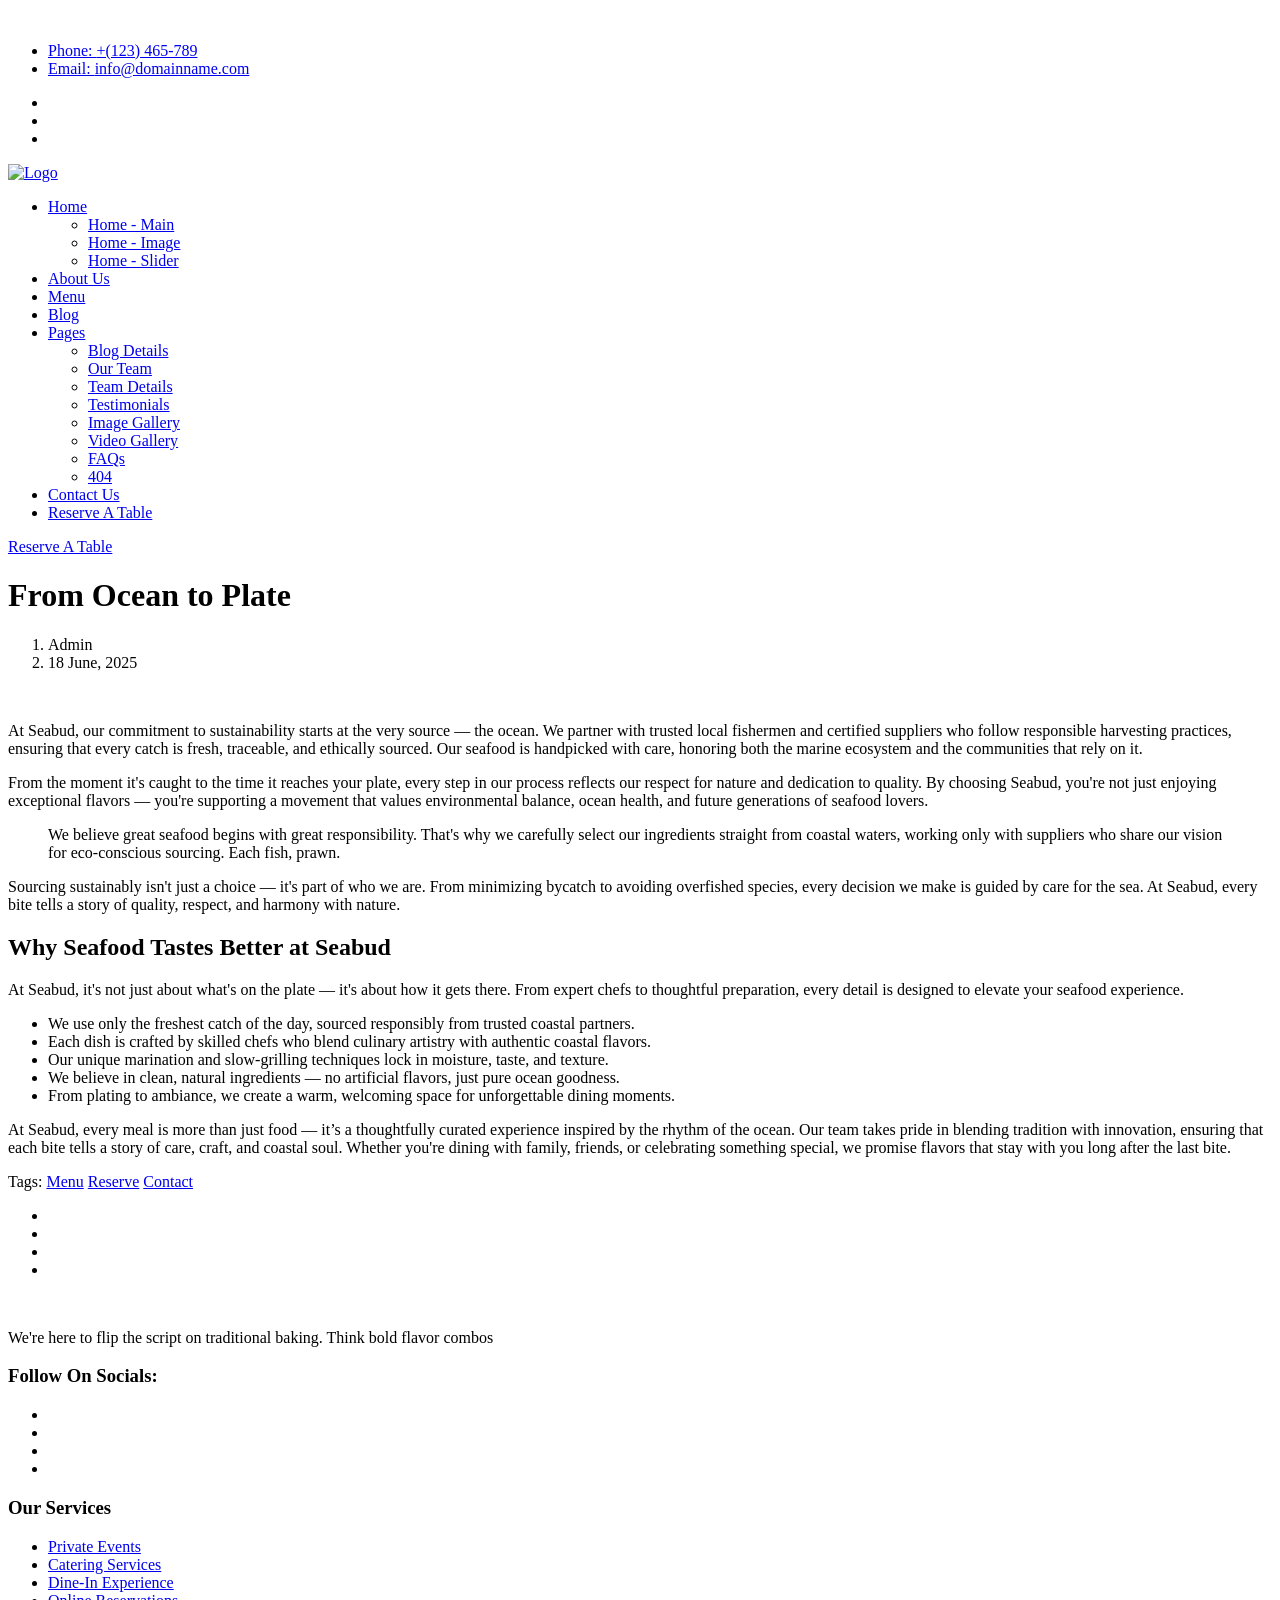
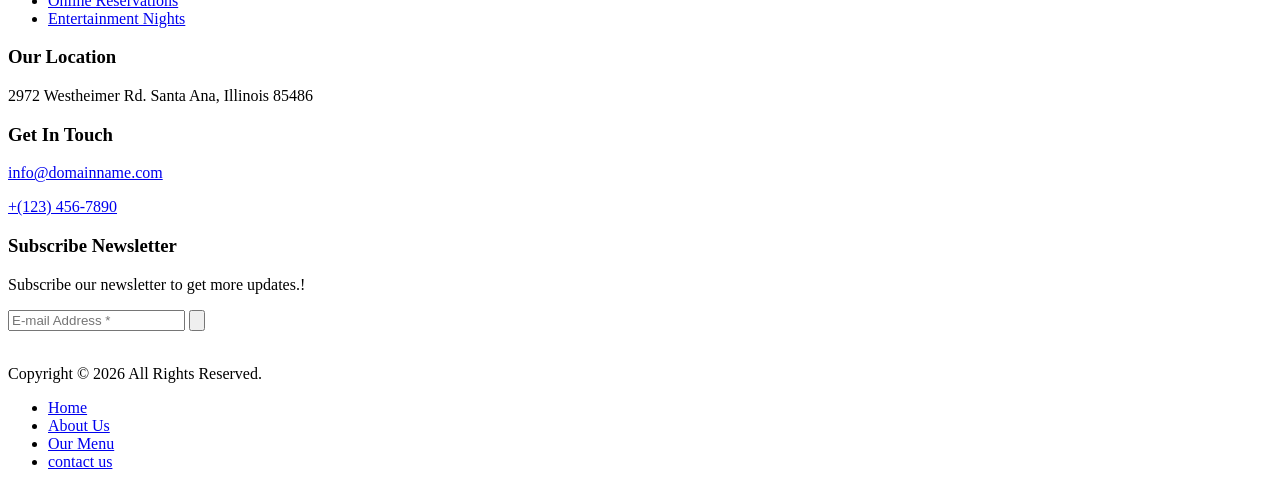
==== blog-single.html @ 2bf87977 "Add files via upload" ====
<!DOCTYPE html>
<html lang="zxx">
<head>
	<!-- Meta -->
	<meta charset="utf-8">
	<meta http-equiv="X-UA-Compatible" content="IE=edge">
	<meta name="viewport" content="width=device-width, initial-scale=1.0, maximum-scale=1">
	<meta name="description" content="">
	<meta name="keywords" content="">
	<meta name="author" content="Awaiken">
	<!-- Page Title -->
    <title>Seabud - Seafood Restaurant </title>
	<!-- Favicon Icon -->
	<link rel="shortcut icon" type="image/x-icon" href="images/favicon.png">
	<!-- Google Fonts Css-->
	<link rel="preconnect" href="https://fonts.googleapis.com/">
    <link rel="preconnect" href="https://fonts.gstatic.com/" crossorigin>
    <link href="https://fonts.googleapis.com/css2?family=Bricolage+Grotesque:opsz,wght@12..96,200..800&amp;family=Manrope:wght@200..800&amp;display=swap" rel="stylesheet">
	<!-- Bootstrap Css -->
	<link href="css/bootstrap.min.css" rel="stylesheet" media="screen">
	<!-- SlickNav Css -->
	<link href="css/slicknav.min.css" rel="stylesheet">
	<!-- Swiper Css -->
	<link rel="stylesheet" href="css/swiper-bundle.min.css">
	<!-- Font Awesome Icon Css-->
	<link href="css/all.min.css" rel="stylesheet" media="screen">
	<!-- Animated Css -->
	<link href="css/animate.css" rel="stylesheet">
    <!-- Magnific Popup Core Css File -->
	<link rel="stylesheet" href="css/magnific-popup.css">
	<!-- Mouse Cursor Css File -->
	<link rel="stylesheet" href="css/mousecursor.css">
	<!-- Main Custom Css -->
	<link href="css/custom.css" rel="stylesheet" media="screen">
</head>
<body>

    <!-- Preloader Start -->
	<div class="preloader">
		<div class="loading-container">
			<div class="loading"></div>
			<div id="loading-icon"><img src="images/loader.svg" alt=""></div>
		</div>
	</div>
	<!-- Preloader End -->

    <!-- Header Start -->
	<header class="main-header">
        <!-- Topbar Section Start -->
        <div class="topbar">
            <div class="container">
                <div class="row align-items-center">
                    <div class="col-md-9">
                        <!-- Topbar Contact Information Start -->
                        <div class="topbar-contact-info">
                            <ul>
                                <li><a href="tel:123456789"><img src="images/icon-phone-accent.svg" alt=""><span>Phone: </span>+(123) 465-789</a></li>
                                <li><a href="mailto:info@domainname.com"><img src="images/icon-mail-accent.svg" alt=""><span>Email: </span>info@domainname.com</a></li>
                            </ul>
                        </div>
                        <!-- Topbar Contact Information End -->
                    </div>

                    <div class="col-md-3">
                        <!-- Topbar Social Links Start -->
                        <div class="topbar-social-links">
                            <ul>
                                <li><a href="#"><i class="fa-brands fa-instagram"></i></a></li>
                                <li><a href="#"><i class="fa-brands fa-facebook-f"></i></a></li>
                                <li><a href="#"><i class="fa-brands fa-dribbble"></i></a></li>
                            </ul>
                        </div>
                        <!-- Topbar Social Links End -->
                    </div>
                </div>
            </div>
        </div>
        <!-- Topbar Section End -->

		<div class="header-sticky">
			<nav class="navbar navbar-expand-lg">
				<div class="container">
					<!-- Logo Start -->
					<a class="navbar-brand" href="index.html">
						<img src="images/logo.svg" alt="Logo">
					</a>
					<!-- Logo End -->

					<!-- Main Menu Start -->
					<div class="collapse navbar-collapse main-menu">
                        <div class="nav-menu-wrapper">
                            <ul class="navbar-nav mr-auto" id="menu">
                                <li class="nav-item submenu"><a class="nav-link" href="index.html">Home</a>
                                    <ul>
                                        <li class="nav-item"><a class="nav-link" href="index-2.html">Home - Main</a></li>
                                        <li class="nav-item"><a class="nav-link" href="index-image.html">Home - Image</a></li>
                                        <li class="nav-item"><a class="nav-link" href="index-slider.html">Home - Slider</a></li>
                                    </ul>
                                </li>                                
                                <li class="nav-item"><a class="nav-link" href="about.html">About Us</a>
                                <li class="nav-item"><a class="nav-link" href="menu.html">Menu</a></li>
                                <li class="nav-item"><a class="nav-link" href="blog.html">Blog</a></li>
                                <li class="nav-item submenu"><a class="nav-link" href="#">Pages</a>
                                    <ul>                                        
                                        <li class="nav-item"><a class="nav-link" href="blog-single.html">Blog Details</a></li>
                                        <li class="nav-item"><a class="nav-link" href="team.html">Our Team</a></li>
                                        <li class="nav-item"><a class="nav-link" href="team-single.html">Team Details</a></li>
                                        <li class="nav-item"><a class="nav-link" href="testimonials.html">Testimonials</a></li>
                                        <li class="nav-item"><a class="nav-link" href="image-gallery.html">Image Gallery</a></li>
                                        <li class="nav-item"><a class="nav-link" href="video-gallery.html">Video Gallery</a></li>
                                        <li class="nav-item"><a class="nav-link" href="faqs.html">FAQs</a></li>
                                        <li class="nav-item"><a class="nav-link" href="404.html">404</a></li>
                                    </ul>
                                </li>
                                <li class="nav-item"><a class="nav-link" href="contact.html">Contact Us</a></li>
                                <li class="nav-item highlighted-menu"><a class="nav-link" href="reserve-table.html">Reserve A Table</a></li>
                            </ul>
                        </div>
                        
                        <!-- Header Btn Start -->
                        <div class="header-btn">
                            <a href="reserve-table.html" class="btn-default">Reserve A Table</a>
                        </div>
                        <!-- Header Btn End -->                      
					</div>
					<!-- Main Menu End -->
					<div class="navbar-toggle"></div>
				</div>
			</nav>
			<div class="responsive-menu"></div>
		</div>
	</header>
	<!-- Header End -->

    <!-- Page Header Start -->
    <div class="page-header parallaxie">
        <div class="container">
            <div class="row">
                <div class="col-lg-12">
                    <!-- Page Header Box Start -->
                    <div class="page-header-box">
                        <h1 class="text-anime-style-3" data-cursor="-opaque">From Ocean to Plate</h1>                        
                        <div class="post-single-meta wow fadeInUp">
							<ol class="breadcrumb">
                                <li><i class="fa-regular fa-user"></i> Admin</li>
								<li><i class="fa-regular fa-clock"></i> 18 June, 2025</li>
                            </ol>
						</div>
                    </div>
                    <!-- Page Header Box End -->
                </div>
            </div>
        </div>
    </div>
    <!-- Page Header End -->
  
    <!-- Page Single Post Start -->
    <div class="page-single-post bg-section">
        <div class="container">
            <div class="row">
                <div class="col-lg-12">
                    <!-- Post Featured Image Start -->
                    <div class="post-image">
                        <figure class="image-anime reveal">
                            <img src="images/post-1.jpg" alt="">
                        </figure>
                    </div>
                    <!-- Post Featured Image Start -->

                    <!-- Post Single Content Start -->
                    <div class="post-content">
                        <!-- Post Entry Start -->
                        <div class="post-entry">
                            <p class="wow fadeInUp">At Seabud, our commitment to sustainability starts at the very source — the ocean. We partner with trusted local fishermen and certified suppliers who follow responsible harvesting practices, ensuring that every catch is fresh, traceable, and ethically sourced. Our seafood is handpicked with care, honoring both the marine ecosystem and the communities that rely on it.</p>

                            <p class="wow fadeInUp" data-wow-delay="0.2s">From the moment it's caught to the time it reaches your plate, every step in our process reflects our respect for nature and dedication to quality. By choosing Seabud, you're not just enjoying exceptional flavors — you're supporting a movement that values environmental balance, ocean health, and future generations of seafood lovers.</p>
                            
                            <blockquote class="wow fadeInUp" data-wow-delay="0.4s">
                                <p>We believe great seafood begins with great responsibility. That's why we carefully select our ingredients straight from coastal waters, working only with suppliers who share our vision for eco-conscious sourcing. Each fish, prawn.</p>
                            </blockquote>

                            <p class="wow fadeInUp" data-wow-delay="0.6s">Sourcing sustainably isn't just a choice — it's part of who we are. From minimizing bycatch to avoiding overfished species, every decision we make is guided by care for the sea. At Seabud, every bite tells a story of quality, respect, and harmony with nature.</p>

                            <h2 class="wow fadeInUp" data-wow-delay="0.8s">Why Seafood Tastes Better at Seabud</h2>

                            <p class="wow fadeInUp" data-wow-delay="1s">At Seabud, it's not just about what's on the plate — it's about how it gets there. From expert chefs to thoughtful preparation, every detail is designed to elevate your seafood experience.</p>

                            <ul class="wow fadeInUp" data-wow-delay="1.2s">
                                <li>We use only the freshest catch of the day, sourced responsibly from trusted coastal partners.</li>
                                <li>Each dish is crafted by skilled chefs who blend culinary artistry with authentic coastal flavors.</li>
                                <li>Our unique marination and slow-grilling techniques lock in moisture, taste, and texture.</li>
                                <li>We believe in clean, natural ingredients — no artificial flavors, just pure ocean goodness.</li>
                                <li>From plating to ambiance, we create a warm, welcoming space for unforgettable dining moments.</li>
                            </ul>

                            <p class="wow fadeInUp" data-wow-delay="1.4s">At Seabud, every meal is more than just food — it’s a thoughtfully curated experience inspired by the rhythm of the ocean. Our team takes pride in blending tradition with innovation, ensuring that each bite tells a story of care, craft, and coastal soul. Whether you're dining with family, friends, or celebrating something special, we promise flavors that stay with you long after the last bite.</p>
                        </div>
                        <!-- Post Entry End -->

                        <!-- Post Tag Links Start -->
                        <div class="post-tag-links">
                            <div class="row align-items-center">
                                <div class="col-lg-8">
                                    <!-- Post Tags Start -->
                                    <div class="post-tags wow fadeInUp" data-wow-delay="0.5s">
                                        <span class="tag-links">
                                            Tags:
                                            <a href="#">Menu</a>
                                            <a href="#">Reserve</a>
                                            <a href="#">Contact</a>
                                        </span>
                                    </div>
                                    <!-- Post Tags End -->
                                </div>

                                <div class="col-lg-4">
                                    <!-- Post Social Links Start -->
                                    <div class="post-social-sharing wow fadeInUp" data-wow-delay="0.5s">
                                        <ul>
                                            <li><a href="#"><i class="fa-brands fa-facebook-f"></i></a></li>
                                            <li><a href="#"><i class="fa-brands fa-linkedin-in"></i></a></li>
                                            <li><a href="#"><i class="fa-brands fa-instagram"></i></a></li>
                                            <li><a href="#"><i class="fa-brands fa-x-twitter"></i></a></li>
                                        </ul>
                                    </div>
                                    <!-- Post Social Links End -->
                                </div>
                            </div>
                        </div>
                        <!-- Post Tag Links End -->
                    </div>
                    <!-- Post Single Content End -->
                </div>
            </div>
        </div>
    </div>
    <!-- Page Single Post End -->

    <!-- Main Footer Start -->
    <footer class="main-footer bg-section dark-section">
        <div class="container">
            <div class="row">
                <div class="col-lg-4">
                    <!-- About Footer Start -->
                    <div class="about-footer">
                        <!-- Footer Logo Start -->
                        <div class="footer-logo">
                            <img src="images/footer-logo.svg" alt="">
                        </div>
                        <!-- Footer Logo End -->

                        <!-- About Footer Content Start -->
                        <div class="about-footer-content">
                            <p>We're here to flip the script on traditional baking. Think bold flavor combos</p>
                        </div>
                        <!-- About Footer Content End -->

                        <!-- Footer Social Link Start -->
                        <div class="footer-social-links">
                            <h3>Follow On Socials:</h3>
                            <ul>
                                <li><a href="#"><i class="fa-brands fa-pinterest-p"></i></a></li>
                                <li><a href="#"><i class="fa-brands fa-x-twitter"></i></a></li>
                                <li><a href="#"><i class="fa-brands fa-instagram"></i></a></li>
                                <li><a href="#"><i class="fa-brands fa-facebook-f"></i></a></li>
                            </ul>
                        </div>
                        <!-- Footer Social Link End -->
                    </div>
                    <!-- About Footer End -->
                </div>
                
                <div class="col-lg-2 col-md-3">
                    <!-- Footer Links start -->
                    <div class="footer-links">
                        <h3>Our Services</h3>
                        <ul>
                            <li><a href="#">Private Events</a></li>
                            <li><a href="#">Catering Services</a></li>
                            <li><a href="#">Dine-In Experience</a></li>
                            <li><a href="#">Online Reservations</a></li>
                            <li><a href="#">Entertainment Nights</a></li>
                        </ul>
                    </div>
                    <!-- Footer Links end -->
                </div>
                    
                <div class="col-lg-3 col-md-4">
                    <!-- Footer Links start -->
                    <div class="footer-links">            
                        <!-- Footer Contact List Start -->
                        <div class="footer-contact-list">
                            <!-- Footer Contact Item Start -->
                            <div class="footer-contact-item">
                                <h3>Our Location</h3>
                                <p>2972 Westheimer Rd. Santa Ana, Illinois 85486</p>
                            </div>
                            <!-- Footer Contact Item End -->
                            
                            <!-- Footer Contact Item Start -->
                            <div class="footer-contact-item">
                                <h3>Get In Touch</h3>
                                <p><a href="mailto:info@domainname.com">info@domainname.com</a></p>
                                <p><a href="tel:123456789">+(123) 456-7890</a></p>
                            </div>
                            <!-- Footer Contact Item End -->
                        </div>
                        <!-- Footer Contact List End -->
                    </div>
                    <!-- Footer Links end -->
                </div>
                    
                <div class="col-lg-3 col-md-5">
                    <!-- Footer Links start -->
                    <div class="footer-links">
                        <h3>Subscribe Newsletter</h3>
                        <p>Subscribe our newsletter to get more updates.!</p>
                        <!-- Footer NewsLetter Form Start -->
                        <div class="footer-newsletter-form">
                            <form id="newslettersForm" action="#" method="POST">
                                <div class="form-group">
                                    <input type="email" name="mail" class="form-control"  id="mail" placeholder="E-mail Address *" required>
                                    <button type="submit" class="newsletter-btn"><img src="images/arrow-accent.svg" alt=""></button>
                                </div>
                            </form>
                        </div>
                        <!-- Footer NewsLetter Form End -->                        
                    </div>
                    <!-- Footer Links end -->
                </div>

                <div class="col-lg-12">
                    <!-- Footer Copyright Start -->
                    <div class="footer-copyright">
                        <!-- Footer Top Button Start -->
                        <div class="footer-top-button">
                            <a href="#top">
                                <img src="images/arrow-white.svg" alt="">
                            </a>
                        </div>
                        <!-- Footer Top Button End -->

                        <!-- Footer Copyright Text Start -->
                        <div class="footer-copyright-text">
                            <p>Copyright © 2026 All Rights Reserved.</p>
                        </div>
                        <!-- Footer Copyright Text End -->

                        <!-- Footer Menu Start -->
                        <div class="footer-menu">
                            <ul>
                                <li><a href="index-2.html">Home</a></li>
                                <li><a href="about.html">About Us</a></li>
                                <li><a href="menu.html">Our Menu</a></li>
                                <li><a href="contact.html">contact us</a></li>
                            </ul>
                        </div>
                        <!-- Footer Menu End -->
                    </div>
                    <!-- Footer Copyright End -->
                </div>
            </div>
        </div>
    </footer>
    <!-- Main Footer End -->

    <!-- Jquery Library File -->
    <script src="js/jquery-3.7.1.min.js"></script>
    <!-- Bootstrap js file -->
    <script src="js/bootstrap.min.js"></script>
    <!-- Validator js file -->
    <script src="js/validator.min.js"></script>
    <!-- SlickNav js file -->
    <script src="js/jquery.slicknav.js"></script>
    <!-- Swiper js file -->
    <script src="js/swiper-bundle.min.js"></script>
    <!-- Counter js file -->
    <script src="js/jquery.waypoints.min.js"></script>
    <script src="js/jquery.counterup.min.js"></script>
    <!-- Magnific js file -->
    <script src="js/jquery.magnific-popup.min.js"></script>
    <!-- SmoothScroll -->
    <script src="js/SmoothScroll.js"></script>
    <!-- Parallax js -->
    <script src="js/parallaxie.js"></script>
    <!-- MagicCursor js file -->
    <script src="js/gsap.min.js"></script>
    <script src="js/magiccursor.js"></script>
    <!-- Text Effect js file -->
    <script src="js/SplitText.js"></script>
    <script src="js/ScrollTrigger.min.js"></script>
    <!-- YTPlayer js File -->
    <script src="js/jquery.mb.YTPlayer.min.js"></script>
    <!-- Wow js file -->
    <script src="js/wow.min.js"></script>
    <!-- Main Custom js file -->
    <script src="js/function.js"></script>
	<script src="../../demo.awaikenthemes.com/assets/js/theme-panel-dynamic.js"></script>
</body>
</html>
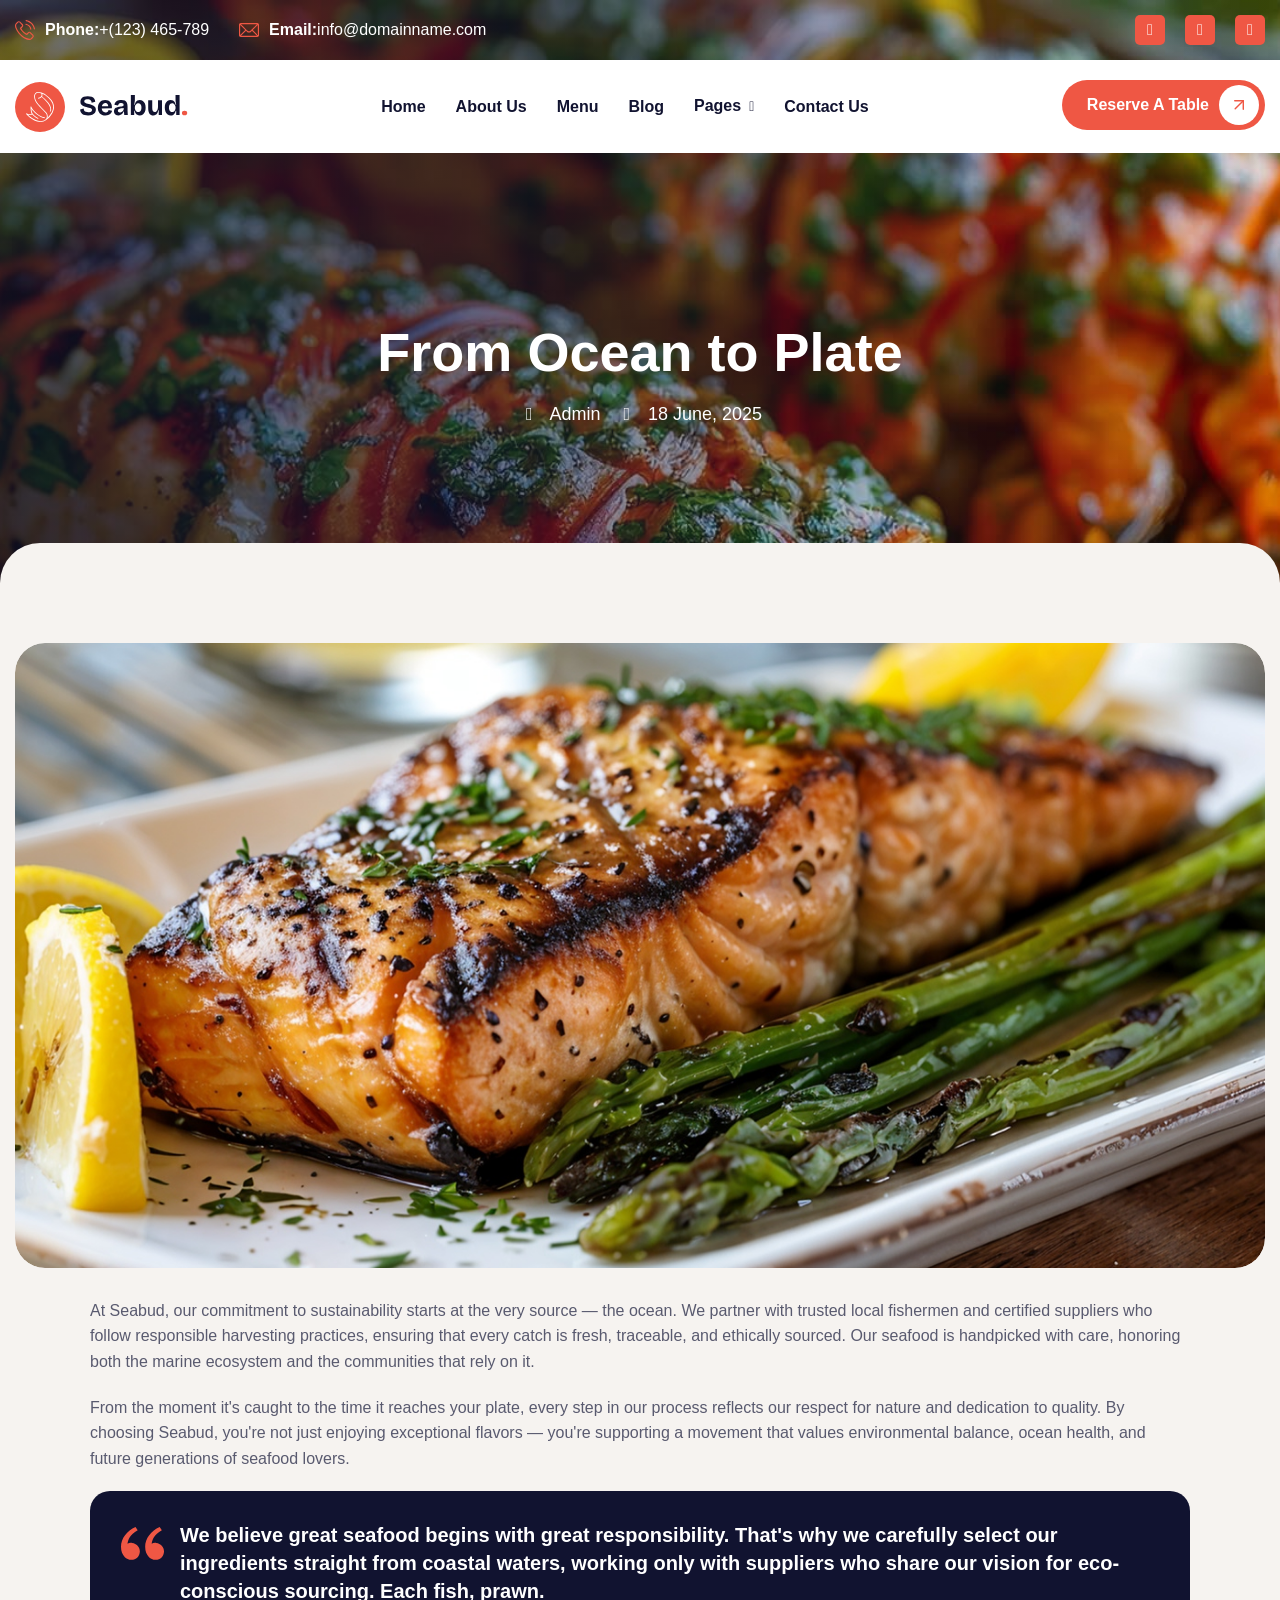
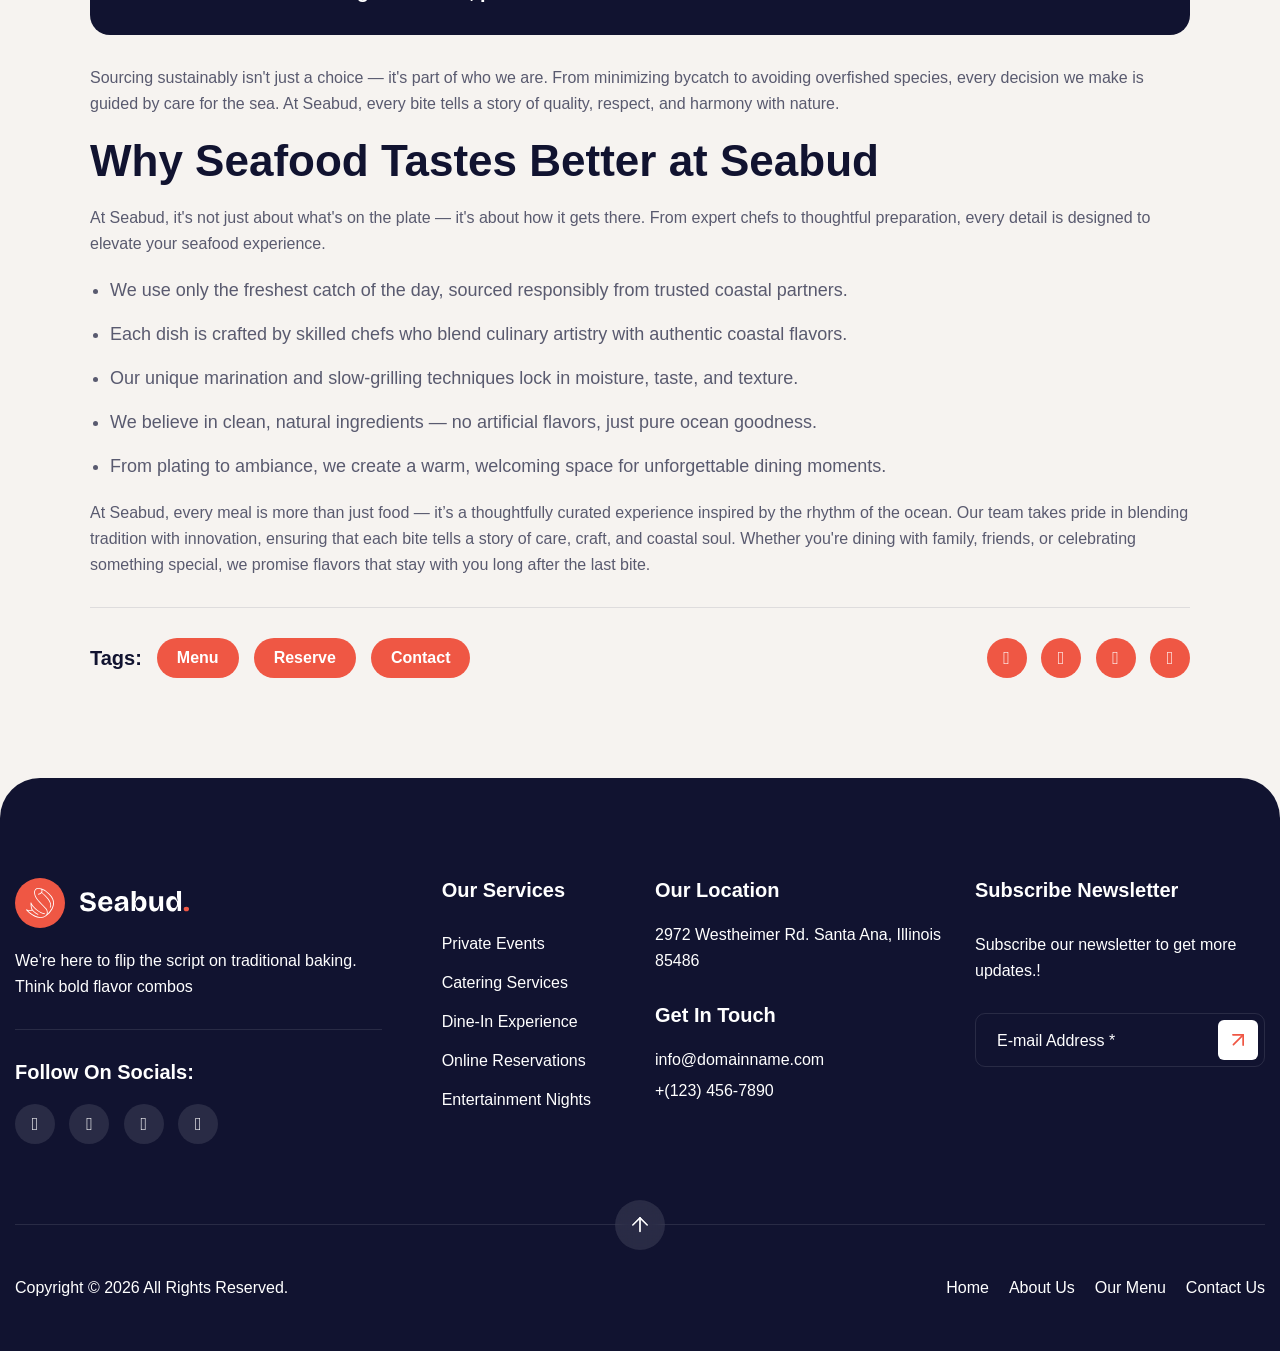
==== commit 71c10fab: "Simplify navigation menu by removing submenus" ====
--- a/blog-single.html
+++ b/blog-single.html
@@ -90,12 +90,8 @@
 					<div class="collapse navbar-collapse main-menu">
                         <div class="nav-menu-wrapper">
                             <ul class="navbar-nav mr-auto" id="menu">
-                                <li class="nav-item submenu"><a class="nav-link" href="index.html">Home</a>
-                                    <ul>
-                                        <li class="nav-item"><a class="nav-link" href="index-2.html">Home - Main</a></li>
-                                        <li class="nav-item"><a class="nav-link" href="index-image.html">Home - Image</a></li>
-                                        <li class="nav-item"><a class="nav-link" href="index-slider.html">Home - Slider</a></li>
-                                    </ul>
+                                <li ><a  href="index.html">Home</a>
+                                   
                                 </li>                                
                                 <li class="nav-item"><a class="nav-link" href="about.html">About Us</a>
                                 <li class="nav-item"><a class="nav-link" href="menu.html">Menu</a></li>
@@ -397,4 +393,4 @@
     <script src="js/function.js"></script>
 	<script src="../../demo.awaikenthemes.com/assets/js/theme-panel-dynamic.js"></script>
 </body>
-</html>+</html>
--- a/css/mousecursor.css
+++ b/css/mousecursor.css
@@ -0,0 +1,312 @@
+/*! normalize.css v7.0.0 | MIT License | github.com/necolas/normalize.css */
+.cb-cursor {
+	position: fixed;
+	top: 0;
+	left: 0;
+	z-index: 150;
+	contain: layout style size;
+	pointer-events: none;
+	will-change: transform;
+	-webkit-transition: opacity 0.3s, color 0.4s;
+	-o-transition: opacity 0.3s, color 0.4s;
+	-moz-transition: opacity 0.3s, color 0.4s;
+	transition: opacity 0.3s, color 0.4s;
+}
+
+.cb-cursor:before {
+	content: "";
+	position: absolute;
+	top: -24px;
+	left: -24px;
+	display: block;
+	width: 48px;
+	height: 48px;
+	-webkit-transform: scale(0);
+	-moz-transform: scale(0);
+	-ms-transform: scale(0);
+	-o-transform: scale(0);
+	transform: scale(0);
+	-webkit-border-radius: 50%;
+	-moz-border-radius: 50%;
+	border-radius: 50%;
+	-webkit-transition: opacity 0.1s, -webkit-transform 0.3s ease-in-out;
+	transition: opacity 0.1s, -webkit-transform 0.3s ease-in-out;
+	-o-transition: opacity 0.1s, -o-transform 0.3s ease-in-out;
+	-moz-transition: transform 0.3s ease-in-out, opacity 0.1s, -moz-transform 0.3s ease-in-out;
+	transition: transform 0.3s ease-in-out, opacity 0.1s;
+	transition: transform 0.3s ease-in-out, opacity 0.1s, -webkit-transform 0.3s ease-in-out, -moz-transform 0.3s ease-in-out, -o-transform 0.3s ease-in-out;
+}
+
+.cb-cursor-text {
+	position: absolute;
+	top: -18px;
+	left: -18px;
+	width: 36px;
+	height: 36px;
+	display: -webkit-box;
+	display: -webkit-flex;
+	display: -moz-box;
+	display: -ms-flexbox;
+	display: flex;
+	-webkit-box-align: center;
+	-webkit-align-items: center;
+	-moz-box-align: center;
+	-ms-flex-align: center;
+	align-items: center;
+	-webkit-box-pack: center;
+	-webkit-justify-content: center;
+	-moz-box-pack: center;
+	-ms-flex-pack: center;
+	justify-content: center;
+	-webkit-transform: scale(0) rotate(10deg);
+	-moz-transform: scale(0) rotate(10deg);
+	-ms-transform: scale(0) rotate(10deg);
+	-o-transform: scale(0) rotate(10deg);
+	transform: scale(0) rotate(10deg);
+	opacity: 0;
+	color: white;
+	font-size: 16px;
+	line-height: 20px;
+	text-align: center;
+	letter-spacing: -0.01em;
+	-webkit-transition: opacity 0.4s, -webkit-transform 0.3s;
+	transition: opacity 0.4s, -webkit-transform 0.3s;
+	-o-transition: opacity 0.4s, -o-transform 0.3s;
+	-moz-transition: opacity 0.4s, transform 0.3s, -moz-transform 0.3s;
+	transition: opacity 0.4s, transform 0.3s;
+	transition: opacity 0.4s, transform 0.3s, -webkit-transform 0.3s, -moz-transform 0.3s, -o-transform 0.3s;
+}
+
+@supports (mix-blend-mode: exclusion) {
+	.cb-cursor.-exclusion, .cb-cursor.-opaque {
+		mix-blend-mode: exclusion;
+	}
+}
+
+@supports (mix-blend-mode: exclusion) {
+	.cb-cursor.-exclusion:before, .cb-cursor.-opaque:before {
+		background: white;
+	}
+}
+
+.cb-cursor.-normal, .cb-cursor.-text {
+	mix-blend-mode: normal;
+}
+
+.cb-cursor.-normal:before, .cb-cursor.-text:before {
+	background: currentColor;
+}
+
+.cb-cursor.-inverse {
+	color: white;
+}
+
+.cb-cursor.-visible:before {
+	-webkit-transform: scale(0.2);
+	-moz-transform: scale(0.2);
+	-ms-transform: scale(0.2);
+	-o-transform: scale(0.2);
+	transform: scale(0.2);
+}
+
+.cb-cursor.-visible.-active:before {
+	-webkit-transform: scale(0.23);
+	-moz-transform: scale(0.23);
+	-ms-transform: scale(0.23);
+	-o-transform: scale(0.23);
+	transform: scale(0.23);
+	-webkit-transition-duration: 0.2s;
+	-moz-transition-duration: 0.2s;
+	-o-transition-duration: 0.2s;
+	transition-duration: 0.2s;
+}
+
+.cb-cursor.-pointer:before {
+	-webkit-transform: scale(0);
+	-moz-transform: scale(0);
+	-ms-transform: scale(0);
+	-o-transform: scale(0);
+	transform: scale(0);
+}
+
+.cb-cursor.-text:before {
+	background: #000;
+	opacity: 0.80;
+	backdrop-filter: blur(10);
+	-webkit-transform: scale(1.7);
+	-moz-transform: scale(1.7);
+	-ms-transform: scale(1.7);
+	-o-transform: scale(1.7);
+	transform: scale(1.7);
+}
+
+.cb-cursor.-text .cb-cursor-text {
+	opacity: 1;
+	-webkit-transform: scale(1);
+	-moz-transform: scale(1);
+	-ms-transform: scale(1);
+	-o-transform: scale(1);
+	transform: scale(1);
+}
+
+.cb-cursor.-text.-active:before {
+	-webkit-transform: scale(1.6);
+	-moz-transform: scale(1.6);
+	-ms-transform: scale(1.6);
+	-o-transform: scale(1.6);
+	transform: scale(1.6);
+	-webkit-transition-duration: 0.2s;
+	-moz-transition-duration: 0.2s;
+	-o-transition-duration: 0.2s;
+	transition-duration: 0.2s;
+}
+
+.cb-cursor.-opaque:before {
+	-webkit-transform: scale(1.32);
+	-moz-transform: scale(1.32);
+	-ms-transform: scale(1.32);
+	-o-transform: scale(1.32);
+	transform: scale(1.32);
+}
+
+.cb-cursor.-opaque.-active:before {
+	-webkit-transform: scale(1.2);
+	-moz-transform: scale(1.2);
+	-ms-transform: scale(1.2);
+	-o-transform: scale(1.2);
+	transform: scale(1.2);
+}
+
+.cb-cursor.-lg:before {
+	-webkit-transform: scale(2);
+	-moz-transform: scale(2);
+	-ms-transform: scale(2);
+	-o-transform: scale(2);
+	transform: scale(2);
+}
+
+.cb-cursor.-hidden:before {
+	-webkit-transform: scale(0);
+	-moz-transform: scale(0);
+	-ms-transform: scale(0);
+	-o-transform: scale(0);
+	transform: scale(0);
+}
+
+.-color-red {
+	color: red;
+}
+
+.-color-green {
+	color: #51c67d;
+}
+
+.cb-demo {
+	background: #fff;
+}
+
+.cb-demo-content {
+	display: -webkit-box;
+	display: -webkit-flex;
+	display: -moz-box;
+	display: -ms-flexbox;
+	display: flex;
+	-webkit-box-align: center;
+	-webkit-align-items: center;
+	-moz-box-align: center;
+	-ms-flex-align: center;
+	align-items: center;
+	-webkit-box-pack: center;
+	-webkit-justify-content: center;
+	-moz-box-pack: center;
+	-ms-flex-pack: center;
+	justify-content: center;
+	height: 100vh;
+}
+
+.cb-demo-container {
+	padding: 0 20px;
+}
+
+@media (min-width: 1600px) {
+	.cb-demo-container {
+		padding: 0 120px;
+	}
+}
+
+.cb-demo-row {
+	display: -webkit-box;
+	display: -webkit-flex;
+	display: -moz-box;
+	display: -ms-flexbox;
+	display: flex;
+	-webkit-box-pack: center;
+	-webkit-justify-content: center;
+	-moz-box-pack: center;
+	-ms-flex-pack: center;
+	justify-content: center;
+	text-align: center;
+	margin: 30px 0;
+}
+
+@media (min-width: 1600px) {
+	.cb-demo-row {
+		margin: 60px 0;
+	}
+}
+
+.cb-demo-item {
+	position: relative;
+	-webkit-box-flex: 1;
+	-webkit-flex: 1;
+	-moz-box-flex: 1;
+	-ms-flex: 1;
+	flex: 1;
+	padding: 50px 30px;
+	margin: 0 20px;
+	color: #000;
+}
+
+@media (min-width: 1600px) {
+	.cb-demo-item {
+		padding: 90px 30px;
+		margin: 0 30px;
+	}
+}
+
+.cb-demo-item-title {
+	position: relative;
+	margin: 0 0 25px 0;
+	font-size: 30px;
+	font-weight: bold;
+}
+
+.cb-demo-item-text {
+	position: relative;
+	max-width: 70%;
+	margin: 0 auto;
+	color: rgba(0, 0, 0, 0.5);
+	font-size: 16px;
+	font-weight: 300;
+	line-height: 150%;
+}
+
+.cb-demo-item:before {
+	content: "";
+	display: block;
+	position: absolute;
+	top: 0;
+	left: 0;
+	right: 0;
+	bottom: 0;
+	-webkit-border-radius: 30px;
+	-moz-border-radius: 30px;
+	border-radius: 30px;
+	background: #f8f8f8;
+	-webkit-transition: -webkit-box-shadow 0.2s;
+	transition: -webkit-box-shadow 0.2s;
+	-o-transition: box-shadow 0.2s;
+	-moz-transition: box-shadow 0.2s, -moz-box-shadow 0.2s;
+	transition: box-shadow 0.2s;
+	transition: box-shadow 0.2s, -webkit-box-shadow 0.2s, -moz-box-shadow 0.2s;
+}
--- a/css/custom.css
+++ b/css/custom.css
@@ -0,0 +1,5793 @@
+/* ----------------------------------------------------------------------------------------
+* Author        : Atik
+* Website Name : Seabud - Seafood Restaurant website
+* File          : CSS File
+* Version       : 1.0
+* ---------------------------------------------------------------------------------------- */
+/* INDEX
+----------------------------------------------------------------------------------------
+01. Global Variables
+02. General css
+03. Header css
+04. Hero css
+05. About Us css
+06. Our History css
+07. Why Choose Us css
+08. Our Menu css
+09. What We Do css
+10. CTA Box css
+11. Our Gallery css
+12. Scrolling Ticker css
+13. Our Testimonials css
+14. Our events css
+15. Reserve Table css
+16. Our Blog css
+17. Footer css
+18. About Us Page css
+19. Menu Page css
+20. Blog Archive css
+21. Blog Single css
+22. Team Page css
+23. Team Single css
+24. Testimonials Page css
+25. Image Gallery css
+26. Video Gallery css
+27. FAQs Page css
+28. Contact Us Page css
+29. Reserve Table Page css
+30. 404 Error Page css
+31. Responsive css
+-------------------------------------------------------------------------------------- */
+
+/************************************/
+/*** 	 01. Global Variables	  ***/
+/************************************/
+
+:root{
+	--primary-color					: #111330;
+	--secondary-color				: #CEE2EE;
+	--text-color					: #595A6F;
+	--accent-color					: #EF5744;
+	--bg-color						: #F6F3F0;
+	--white-color					: #FFFFFF;
+	--divider-color					: #1113301A;
+	--dark-divider-color			: #FFFFFF1A;
+	--error-color					: rgb(230, 87, 87);
+	--default-font					: "Manrope", sans-serif;
+	--accent-font					: "Bricolage Grotesque", sans-serif;
+}
+
+/************************************/
+/*** 	   02. General css		  ***/
+/************************************/
+
+body{
+	font-family: var(--default-font);
+	font-size: 16px;
+	font-weight: 400;
+	line-height: 1em;
+	color: var(--text-color);
+	background: var(--bg-color);
+}
+
+::-webkit-scrollbar-track{
+	background-color: var(--primary-color);
+	border-left: 1px solid var(--primary-color);
+}
+::-webkit-scrollbar{
+	width: 7px;
+	background-color: var(--primary-color);
+}
+::-webkit-scrollbar-thumb{
+	background: var(--accent-color);
+}
+
+::selection{
+	color: var(--primary-color);
+	background-color: var(--accent-color);
+	filter: invert(1);
+}
+
+p{
+	line-height: 1.6em;
+	margin-bottom: 1.5em;
+}
+
+h1,
+h2,
+h3,
+h4,
+h5,
+h6{
+	margin :0;
+	font-family: var(--accent-font);
+	font-weight: 600;
+	line-height: 1.2em;
+	color: var(--primary-color);
+}
+
+figure{
+	margin: 0;
+}
+
+img{
+	max-width: 100%;
+}
+
+a{
+	text-decoration: none;
+}
+
+a:hover{
+	text-decoration: none;
+	outline: 0;
+}
+
+a:focus{
+	text-decoration: none;
+	outline: 0;
+}
+
+html,
+body{
+	width: 100%;
+	overflow-x: clip;
+}
+
+.container{
+	max-width: 1300px;
+}
+
+.container,
+.container-fluid,
+.container-lg,
+.container-md,
+.container-sm,
+.container-xl,
+.container-xxl{
+    padding-right: 15px;
+    padding-left: 15px;
+}
+
+.image-anime{
+	position: relative;
+	overflow: hidden;
+}
+
+.image-anime:after{
+	content: "";
+	position: absolute;
+    width: 200%;
+    height: 0%;
+    left: 50%;
+    top: 50%;
+    background-color: rgba(255,255,255,.3);
+    transform: translate(-50%,-50%) rotate(-45deg);
+    z-index: 1;
+}
+
+.image-anime:hover:after{
+    height: 250%;
+    transition: all 600ms linear;
+    background-color: transparent;
+}
+
+.reveal{
+	position: relative;
+    display: -webkit-inline-box;
+    display: -ms-inline-flexbox;
+    display: inline-flex;
+    visibility: hidden;
+    overflow: hidden;
+}
+
+.reveal img{
+    height: 100%;
+    width: 100%;
+    -o-object-fit: cover;
+    object-fit: cover;
+    -webkit-transform-origin: left;
+    transform-origin: left;
+}
+
+.row{
+    margin-right: -15px;
+    margin-left: -15px;
+}
+
+.row > *{
+	padding-right: 15px;
+	padding-left: 15px;
+}
+
+.row.no-gutters{
+    margin-right: 0px;
+    margin-left: 0px;
+}
+
+.row.no-gutters > *{
+    padding-right: 0px;
+    padding-left: 0px;
+}
+
+.btn-default{
+	position: relative;
+	display: inline-block;
+	font-size: 16px;
+	font-weight: 700;
+	line-height: 1em;
+	text-transform: capitalize;
+	background: var(--accent-color);
+	color: var(--white-color);
+	border: none;
+	border-radius: 100px;
+	padding: 17px 56px 17px 25px;
+	overflow: hidden;
+	transition: all 0.4s ease-in-out;
+	z-index: 1;
+}
+
+.btn-default::before{
+	content: '';
+	position: absolute;
+    top: 50%;
+    right: 6px;
+    width: 40px;
+    height: 40px;
+	background-color: var(--white-color);
+    background-image: url('../images/arrow-accent.svg');
+    background-repeat: no-repeat;
+    background-position: center center;
+    background-size: 10px auto;
+	border-radius: 50%;
+    transform: translateY(-50%);
+	transition: all 0.4s ease-in-out;
+}
+
+.btn-default:hover::before{
+    transform: translateY(-50%) rotate(45deg);
+}
+
+.btn-default::after{ 
+	content: '';
+    position: absolute;
+    top: 0;
+    right: 0;
+    bottom: 0;
+    width: 0;
+    height: 100%;
+    background: var(--primary-color);
+    z-index: -1;
+    transition: all 0.4s ease-in-out;
+}
+
+.btn-default:hover::after{
+	right: auto;
+	left: 0;
+    width: 100%;
+}
+
+.btn-default.btn-highlighted:hover{
+	color: var(--primary-color);
+}
+
+.btn-default.btn-highlighted:hover:before{
+	background-color: var(--primary-color);
+	background-image: url('../images/arrow-white.svg');
+}
+
+.btn-default.btn-highlighted::after{
+	background: var(--white-color);
+}
+
+.btn-default.btn-dark{
+	background: var(--secondary-color);
+	color: var(--primary-color);
+}
+
+.btn-default.btn-dark:before{
+	background-color: var(--primary-color);
+	background-image: url('../images/arrow-white.svg');
+}
+
+.btn-default.btn-dark::after{
+	background: var(--white-color);
+}
+
+.readmore-btn{
+	position: relative;
+	display: inline-block;
+	font-weight: 700;
+	line-height: normal;
+	text-transform: capitalize;
+	color: var(--accent-color);
+	padding-right: 20px;
+	transition: all 0.4s ease-in-out;
+}
+
+.readmore-btn:hover{
+	color: var(--primary-color);
+}
+
+.readmore-btn::before{
+	content: '';
+    position: absolute;
+    top: 50%;
+    right: 0;
+	transform: translateY(-50%);
+	background: url('../images/arrow-accent.svg') no-repeat;
+	background-position: right center;
+	background-size: cover;
+	width: 10px;
+	height: 10px;
+    transition: all 0.4s ease-in-out;
+}
+
+.readmore-btn:hover::before{
+	filter: brightness(0) invert(0);
+	transform: translateY(-50%) rotate(45deg);
+}
+
+.cb-cursor:before{
+	background: var(--accent-color);
+}
+
+.preloader{
+	position: fixed;
+	top: 0;
+	left: 0;
+	right: 0;
+	bottom: 0;
+	z-index: 1000;
+	background: var(--primary-color);
+	display: flex;
+	align-items: center;
+	justify-content: center;
+}
+
+.loading-container,
+.loading{
+	height: 100px;
+	position: relative;
+	width: 100px;
+	border-radius: 100%;
+}
+
+.loading-container{
+	margin: 40px auto;
+}
+
+.loading{
+	border: 1px solid transparent;
+	border-color: transparent var(--white-color) transparent var(--white-color);
+	animation: rotate-loading 1.5s linear 0s infinite normal;
+	transform-origin: 50% 50%;
+}
+
+.loading-container:hover .loading,
+.loading-container .loading{
+	transition: all 0.5s ease-in-out;
+}
+
+#loading-icon{
+	position: absolute;
+	top: 50%;
+	left: 50%;
+	max-width: 66px;
+	transform: translate(-50%, -50%);
+}
+
+@keyframes rotate-loading{
+	0%{
+		transform: rotate(0deg);
+	}
+
+	100%{
+		transform: rotate(360deg);
+	}
+}
+
+.bg-section{
+	position: relative;
+	background-color: var(--bg-color);
+	border-radius: 80px 80px 0 0;
+	margin-top: -90px;
+}
+
+.section-row{
+	margin-bottom: 80px;
+}
+
+.section-row .section-title{
+	margin-bottom: 0;
+}
+
+.section-title.section-title-center{
+	width: 100%;
+	max-width: 860px;
+	text-align: center;
+	margin: 0 auto;
+}
+
+.section-btn{
+	text-align: right;
+}
+
+.section-content-btn .section-btn{
+	margin-top: 30px;
+	text-align: left;
+}
+
+.section-title-content p{
+	margin-bottom: 20px;
+}
+
+.section-title-content p:last-child{
+	margin-bottom: 0;	
+}
+
+.section-title{
+	margin-bottom: 40px;
+}
+
+.section-title h3{
+	position: relative;
+	display: inline-block;
+	font-size: 14px;
+    font-weight: 700;
+	text-transform: uppercase;
+    color: var(--text-color);
+	padding-left: 14px;
+    margin-bottom: 10px;
+}
+
+.section-title h3::before{
+    content: '';
+    position: absolute;
+    left: 0;
+    top: 50%;
+    transform: translateY(-50%);
+    background: var(--accent-color);
+    border-radius: 50%;
+    width: 6px;
+    height: 6px;
+}
+
+.section-title h1{
+	display: inline-block;
+	font-size: 54px;
+	line-height: 1.1em;
+	letter-spacing: -0.01em;
+	margin-bottom: 0;
+	cursor: none;
+}
+
+.section-title h2{
+	font-size: 44px;
+	letter-spacing: -0.01em;
+	margin-bottom: 0;
+	cursor: none;
+}
+
+.section-title p{
+	margin-top: 20px;
+	margin-bottom: 0;
+}
+
+.light-section{
+	background-color: var(--secondary-color);
+}
+
+.light-section .section-title-content p,
+.light-section .section-title p,
+.light-section .section-title h3{
+	color: var(--primary-color);
+}
+
+.light-section .section-title h3::before{
+	background: var(--primary-color);
+}
+
+.dark-section{
+	background-color: var(--primary-color);
+}
+
+.dark-section .section-title-content p,
+.dark-section .section-title p,
+.dark-section .section-title h3,
+.dark-section .section-title h2,
+.dark-section .section-title h1{
+	color: var(--white-color);
+}
+
+.help-block.with-errors ul{
+	margin: 0;
+	text-align: left;
+}
+
+.help-block.with-errors ul li{
+	color: var(--error-color);
+	font-weight: 500;
+	font-size: 14px;
+}
+
+/************************************/
+/**** 	   03. Header css		 ****/
+/************************************/
+
+.topbar{
+	padding: 30px 0;
+}
+
+.topbar-contact-info ul{
+    display: flex;
+    list-style: none;
+    padding: 0;
+    margin: 0;
+	gap: 30px;
+}
+
+.topbar-contact-info ul li{
+	font-size: 16px;
+	color: var(--white-color);
+}
+
+.topbar-contact-info ul li a{
+	display: flex;
+    align-items: center;
+	color: inherit;
+	transition: all 0.3s ease-in-out;
+}
+
+.topbar-contact-info ul li a:hover{
+	color: var(--accent-color);
+}
+
+.topbar-contact-info ul li img{
+	width: 100%;
+	max-width: 20px;
+	margin-right: 10px;
+}
+
+.topbar-contact-info ul li a span{
+	font-weight: 700;
+}
+
+.topbar-social-links{
+	text-align: right;
+}
+
+.topbar-social-links ul{
+	margin: 0;
+	padding: 0;
+	list-style: none;
+	display: flex;
+	flex-wrap: wrap;
+	align-items: center;
+	justify-content: end;
+	gap: 10px 20px;
+}
+
+.topbar-social-links ul li a{
+	background: var(--accent-color);
+	border-radius: 5px;
+	width: 30px;
+	height: 30px;
+	display: flex;
+	align-items: center;
+	justify-content: center;
+	font-size: 16px;
+	color: var(--white-color);
+	transition: 0.3s ease-in-out;
+}
+
+.topbar-social-links ul li a:hover{
+	background: var(--white-color);
+	color: var(--primary-color);
+}
+
+.topbar-social-links ul li a i{
+	font-size: 16px;
+}
+
+header.main-header{
+	position: absolute;
+	top: 0;
+	left: 0;
+	right: 0;
+    width: 100%;
+	height: auto;
+	max-width: 1300px;
+	margin: 0 auto;
+	z-index: 100;
+}
+
+header.main-header .header-sticky{
+	position: relative;
+	top: 0;
+	width: 100%;
+	z-index: 100;
+}
+
+header.main-header .header-sticky.hide{
+	transform: translateY(-100%);
+	transition: transform 0.5s ease-in-out;
+	border-radius: 0;
+}
+
+header.main-header .header-sticky.active{
+	position: fixed;
+	top: 0;
+	left: 0;
+	right: 0;
+	border-radius: 0;
+    transform: translateY(30px);
+	max-width: 1300px;
+	margin: 0 auto;
+}
+
+.navbar{
+	background: var(--white-color);
+	border-radius: 30px;
+	padding: 30px 15px;
+	align-items: center;
+}
+
+.navbar-brand{
+	padding: 0;
+	margin: 0;
+}
+
+.main-menu .nav-menu-wrapper{
+	flex: 1;
+	text-align: center;
+	margin: 0 20px;
+}
+
+.main-menu .nav-menu-wrapper > ul{
+	align-items: center;
+	display: inline-flex;
+}
+
+.main-menu ul li{
+	position: relative;
+	margin: 0 5px;
+}
+
+.main-menu ul li a{
+	font-family: var(--accent-font);
+	font-size: 16px;
+	font-weight: 600;
+	line-height: 1.1em;
+	padding: 15px 10px !important;
+	color: var(--primary-color);
+	text-transform: capitalize;
+	transition: all 0.3s ease-in-out;
+}
+
+.main-menu ul li.submenu > a:after{
+	content: '\f107';
+	font-family: 'FontAwesome';
+	font-weight: 900;
+	font-size: 14px;
+	margin-left: 8px;
+}
+
+.main-menu ul li a:hover,
+.main-menu ul li a:focus{
+	color: var(--accent-color);
+}
+
+.main-menu ul ul{
+	visibility: hidden;
+	opacity: 0;
+	transform: scale(1,0.8);
+	transform-origin: top;
+	padding: 0;
+	margin: 0;
+	list-style: none;
+	width: 235px;
+	border-radius: 20px;
+	position: absolute;
+	left: 0;
+	top: 100%;
+	background: var(--accent-color);
+	transition: all 0.3s ease-in-out;
+	text-align: left;
+}
+
+.main-menu ul li.submenu:first-child ul{
+    width: 235px;
+}
+
+.main-menu ul ul ul{
+	left: 100%;
+	top: 0;
+	text-align: left;
+}
+
+.main-menu ul li:hover > ul{
+	visibility: visible;
+	opacity: 1;
+	transform: scale(1,1);
+    padding: 5px 0;
+}
+
+.main-menu ul li.submenu ul li.submenu > a:after{
+    content: '\f105';
+    float: right;
+}
+
+.main-menu ul ul li{
+	margin: 0;
+	padding: 0;
+}
+
+.main-menu ul ul li a{
+	color: var(--white-color);
+	padding: 8px 20px !important;
+	transition: all 0.3s ease-in-out;
+}
+
+.main-menu ul ul li a:hover,
+.main-menu ul ul li a:focus{
+	color: var(--primary-color);
+	background-color: transparent;
+	padding: 8px 20px 8px 23px !important;
+}
+
+.header-btn{
+	text-align: end;
+}
+
+.main-menu ul li.highlighted-menu{
+    display: none;
+}
+
+.responsive-menu,
+.navbar-toggle{
+	display: none;
+}
+
+.responsive-menu{
+	top: 0;
+	position: relative;
+}
+
+.slicknav_btn{
+	background: var(--accent-color);
+	padding: 0;
+	display: flex;
+	align-items: center;
+	justify-content: center;
+	width: 38px;
+	height: 38px;
+	margin: 0;
+	border-radius: 8px;
+}
+
+.slicknav_icon .slicknav_icon-bar{
+	display: block;
+	width: 100%;
+	height: 3px;
+	width: 22px;
+	background-color: var(--white-color);
+	border-radius: 6px;
+	margin: 4px auto !important;
+	transition: all 0.1s ease-in-out;
+}
+
+.slicknav_icon .slicknav_icon-bar:first-child{
+	margin-top: 0 !important;
+}
+
+.slicknav_icon .slicknav_icon-bar:last-child{
+	margin-bottom: 0 !important;
+}
+
+.navbar-toggle a.slicknav_btn.slicknav_open .slicknav_icon span.slicknav_icon-bar:nth-child(1){
+    transform: rotate(-45deg) translate(-5px, 5px);
+	background-color: var(--white-color);
+}
+
+.navbar-toggle a.slicknav_btn.slicknav_open .slicknav_icon span.slicknav_icon-bar:nth-child(2){
+    opacity: 0;
+}
+
+.navbar-toggle a.slicknav_btn.slicknav_open .slicknav_icon span.slicknav_icon-bar:nth-child(3){
+    transform: rotate(45deg) translate(-5px, -5px);
+	background-color: var(--white-color);
+}
+
+.slicknav_menu{
+	position: absolute;
+    width: 100%;
+	padding: 0;
+	background: var(--accent-color);
+}
+
+.slicknav_menu ul{
+	margin: 5px 0;
+}
+
+.slicknav_menu ul ul{
+	margin: 0;
+}
+
+.slicknav_nav .slicknav_row,
+.slicknav_nav li a{
+	position: relative;
+	font-size: 16px;
+	font-weight: 600;
+	text-transform: capitalize;
+	padding: 7px 20px;
+	color: var(--white-color);
+	line-height: normal;
+	margin: 0;
+	border-radius: 0 !important;
+	transition: all 0.3s ease-in-out;
+}
+
+.slicknav_nav a:hover,
+.slicknav_nav a:focus,
+.slicknav_nav .slicknav_row:hover{
+	background-color: transparent;
+	color: var(--primary-color);
+}
+
+.slicknav_menu ul ul li a{
+    padding: 7px 20px 7px 30px;
+}
+
+.slicknav_arrow{
+	font-size: 0 !important;
+}
+
+.slicknav_arrow:after{
+	content: '\f107';
+	font-family: 'FontAwesome';
+	font-weight: 900;
+	font-size: 12px;
+	margin-left: 8px;
+	color: var(--white-color);
+	position: absolute;
+	right: 15px;
+	top: 50%;
+	transform: translateY(-50%);
+	transition: all 0.3s ease-out;
+}
+
+.slicknav_open > a .slicknav_arrow:after{
+    transform: translateY(-50%) rotate(-180deg);
+	color: var(--primary-color);
+}
+
+/************************************/
+/***        04. Hero css	      ***/
+/************************************/
+
+.hero{
+	position: relative;
+	min-height: calc(100vh + 100px);
+	align-content: end;
+	padding: 300px 0 200px;
+}
+
+.hero::before{
+	content: '';
+	position: absolute;
+	top: 0;
+	bottom: 0;
+	left: 0;
+	right: 0;
+	background: linear-gradient(270deg, rgba(17, 19, 48, 0.00) 0%, rgba(17, 19, 48, 0.60) 65%);
+	width: 100%;
+	height: 100%;
+}
+
+.hero .hero-bg-video{
+	position: absolute;
+	top: 0;
+	right: 0;
+	left: 0;
+	bottom: 0;
+	width: 100%;
+	height: 100%;
+}
+
+.hero .hero-bg-video::before{
+	content: '';
+	position: absolute;
+	top: 0;
+	bottom: 0;
+	left: 0;
+	right: 0;
+	background: linear-gradient(270deg, rgba(17, 19, 48, 0.00) 0%, rgba(17, 19, 48, 0.60) 65%);
+	width: 100%;
+	height: 100%;
+}
+
+.hero .hero-bg-video video{
+	width: 100%;
+	height: 100%;
+	object-fit: cover;
+}
+
+.hero.hero-bg-image{
+	background: url('../images/hero-bg.jpg') no-repeat;
+	background-position: center center;
+	background-size: cover;
+}
+
+.hero.hero-slider-layout{
+	background: none;
+	padding: 0;
+}
+
+.hero.hero-slider-layout .swiper{
+	z-index: 0;
+}
+
+.hero.hero-slider-layout .hero-slide{
+	position: relative;
+	min-height: calc(100vh + 100px);
+	align-content: end;
+	padding: 300px 0 200px;
+}
+
+.hero.hero-slider-layout .hero-slide::before{
+	content: '';
+    display: block;
+    position: absolute;
+    top: 0;
+    bottom: 0;
+    left: 0;
+    right: 0;
+    background: linear-gradient(270deg, rgba(17, 19, 48, 0.00) 0%, rgba(17, 19, 48, 0.60) 65%);
+    width: 100%;
+    height: 100%;
+	z-index: 1;
+}
+
+.hero.hero-slider-layout .hero-slide .hero-slider-image{
+	position: absolute;
+	top: 0;
+	right: 0;
+	left: 0;
+	bottom: 0;
+}
+
+.hero.hero-slider-layout .hero-slide .hero-slider-image img{
+	width: 100%;
+	height: 100%;
+	object-fit: cover;
+}
+
+.hero.hero-slider-layout .hero-pagination{
+	position: absolute;
+    bottom: 30px;
+	text-align: center;
+	z-index: 2;
+}
+
+.hero.hero-slider-layout .hero-pagination .swiper-pagination-bullet{
+    width: 12px;
+    height: 12px;
+    background: var(--dark-divider-color);
+    opacity: 1;
+    transition: all 0.3s ease-in-out;
+    margin: 0 5px;
+}
+
+.hero.hero-slider-layout .hero-pagination .swiper-pagination-bullet-active{
+    background-color: var(--accent-color);
+}
+
+.hero .container{
+	position: relative;
+	z-index: 2;
+}
+
+.hero-content{
+	margin-right: 15px;
+}
+
+.hero-btn{
+	display: flex;
+	flex-wrap: wrap;
+	gap: 20px 30px;
+}
+
+.working-hours-item{
+	background: var(--divider-color);
+	backdrop-filter: blur(30px);
+	-webkit-backdrop-filter: blur(30px);
+	border-radius: 20px;
+	max-width: 415px;
+	margin: 0 0 0 auto;
+	padding: 30px;
+}
+
+.working-hours-header{
+	display: flex;
+	align-items: center;
+	justify-content: space-between;
+	border-bottom: 1px solid var(--dark-divider-color);
+	margin-bottom: 30px;
+	padding-bottom: 30px;
+}
+
+.working-hours-header h3{
+	font-size: 20px;
+	color: var(--white-color);
+}
+
+.working-hours-header img{
+	width: 100%;
+	max-width: 30px;
+}
+
+.working-hours-body ul{
+	list-style: none;
+	padding: 0;
+	margin: 0;
+}
+
+.working-hours-body ul li{
+	display: flex;
+	justify-content: space-between;
+	gap: 10px;
+	line-height: 1.5em;
+	color: var(--white-color);
+	margin-bottom: 15px;
+}
+
+.working-hours-body ul li:last-child{
+	margin-bottom: 0;
+}
+
+/************************************/
+/*** 	   05. About Us css 	  ***/
+/************************************/
+
+.about-us{
+	padding: 100px 0 190px;
+}
+
+.about-us-images{
+	display: flex;
+	flex-wrap: wrap;
+	margin-right: 15px;
+}
+
+.about-image-box-1{
+	display: flex;
+	flex-wrap: wrap;
+	align-items: start;
+	gap: 30px;
+}
+
+.about-image figure{
+	display: block;
+	border-radius: 20px;
+	overflow: hidden;
+}
+
+.about-image figure img{
+	width: 100%;
+	aspect-ratio: 1 / 1.016;
+	object-fit: cover;
+}
+
+.customer-rate-box{
+	display: flex;
+	align-items: center;
+	justify-content: space-between;
+	gap: 15px;
+	background: var(--accent-color);
+	border-radius: 10px;
+	width: 100px;
+	height: 260px;
+	writing-mode: vertical-rl;
+    transform: rotate(-180deg);
+	padding: 25px 30px;
+	margin-top: 30px;
+}
+
+.customer-rate-box h2{
+	height: 50%;
+	font-size: 44px;
+	color: var(--white-color);
+}
+
+.customer-rate-box p{
+	height: 50%;
+	color: var(--white-color);
+	margin: 0;
+}
+
+.about-image-box-2{
+	position: relative;
+	display: flex;
+	flex-wrap: wrap;
+	align-items: start;
+	gap: 30px;
+	width: 100%;
+}
+
+.about-image-box-2 .about-image{
+	width: calc(100% - 220px);
+	margin-top: -130px;
+}
+
+.about-image-box-2 .about-image figure{
+	border: 6px solid var(--bg-color);
+}
+
+.about-image-box-2 .about-image figure img{
+	aspect-ratio: 1 / 0.9;
+}
+
+.about-image-box-2 .contact-us-circle{
+	margin: -70px 0 0 50px;
+}
+
+.contact-us-circle a{
+	display: inline-block;
+	border-radius: 50%;
+}
+
+.contact-us-circle a img{
+	max-width: 140px;
+	border-radius: 50%;
+	animation: infiniterotate 20s infinite linear;
+}
+
+@keyframes infiniterotate{
+	from{
+		transform: rotate(0deg);
+	  }
+	to{
+		transform: rotate(360deg);
+	}
+}
+
+.contact-us-circle a:hover img{
+	animation-play-state: paused;
+}
+
+.about-body-list{
+	margin-bottom: 40px;
+}
+
+.about-body-list ul{
+	list-style: none;
+	padding: 0;
+	margin: 0;
+	display: flex;
+	flex-wrap: wrap;
+	gap: 20px 30px;
+}
+
+.about-body-list ul li{
+	width: calc(50% - 15px);
+	position: relative;
+	line-height: 1.5em;
+	padding-left: 30px;
+}
+
+.about-body-list ul li::before{
+	content: '\f058';
+    font-family: 'Font Awesome 7 Free';
+    position: absolute;
+    top: 0;
+    left: 0;
+    font-size: 18px;
+    font-weight: 900;
+    color: var(--accent-color);
+}
+
+.about-counter-list{
+	background: var(--white-color);
+	border: 1px solid var(--divider-color);
+	border-radius: 30px;
+	display: flex;
+	flex-wrap: wrap;
+	gap: 30px 60px;
+	padding: 30px;
+}
+
+.about-counter-item{
+	position: relative;
+	width: calc(33.33% - 40px);
+}
+
+.about-counter-item::before{
+	content: '';
+	position: absolute;
+	right: -30px;
+	top: 0;
+	bottom: 0;
+	background: var(--divider-color);
+	width: 1px;
+	height: 100%;
+}
+
+.about-counter-item:last-child:before,
+.about-counter-item:nth-child(3n + 3):before{
+	display: none;
+}
+
+.about-counter-item h2{
+	font-size: 34px;
+	margin-bottom: 5px;
+}
+
+.about-counter-item p{
+	margin: 0;
+}
+
+.about-btn{
+	margin-top: 40px;
+}
+
+/************************************/
+/*** 	  06. Our History css 	  ***/
+/************************************/
+
+.our-history{
+	padding: 100px 0 190px;
+}
+
+.our-history-box{
+	display: flex;
+	flex-wrap: wrap;
+	align-items: center;
+	gap: 30px;
+}
+
+.history-item{
+	width: calc(33.33% - 20px);
+	display: flex;
+	flex-direction: column;
+	justify-content: center;
+	text-align: center;
+	gap: 40px;
+}
+
+.history-item:nth-child(even){
+	flex-direction: column-reverse;
+	margin-top: 40px;
+}
+
+.history-item-content h2{
+	font-size: 60px;
+	border-bottom: 1px solid var(--divider-color);
+	margin-bottom: 20px;
+	padding-bottom: 20px;
+}
+
+.history-item-content p{
+	color: var(--primary-color);
+	margin: 0;
+}
+
+.history-item-image figure{
+	display: block;
+	border-radius: 50%;
+}
+
+.history-item-image figure img{
+	width: 100%;
+	max-width: 170px;
+	border-radius: 50%;
+	margin:  0 auto;
+}
+
+/************************************/
+/*** 	 07. Why Choose Us css 	  ***/
+/************************************/
+
+.why-choose-us{
+	position: relative;
+	padding: 100px 0 190px;
+}
+
+.why-choose-us::before,
+.why-choose-us::after{
+	content: '';
+	position: absolute;
+	width: 240px;
+	height: 240px;
+	background-position: center center;
+	background-repeat: no-repeat;
+	background-size: cover;
+}
+
+.why-choose-us::before{
+	background-image: url('../images/food-dish-1.png');
+	top: 150px;
+	left: -70px;
+}
+
+.why-choose-us::after{
+	background-image: url('../images/food-dish-2.png');
+	bottom: 25%;
+	right: -70px;
+}
+
+.why-choose-us .container{
+	position: relative;
+	z-index: 1;
+}
+
+.why-choose-us .section-title.section-title-center{
+	max-width: 1080px;
+}
+
+.why-choose-btn{
+	text-align: center;
+	margin-top: 40px;
+}
+
+.why-choose-list{
+	display: flex;
+	flex-wrap: wrap;
+	gap: 30px;
+}
+
+.why-choose-item{
+	position: relative;
+	width: calc(25% - 22.5px);
+	background: var(--white-color);
+	border: 1px solid var(--divider-color);
+	border-radius: 200px;
+	text-align: center;
+	padding: 80px 50px;
+	overflow: hidden;
+}
+
+.why-choose-item-content{
+	position: relative;
+	display: flex;
+	flex-direction: column;
+	justify-content: center;
+	gap: 40px;
+	z-index: 1;
+}
+
+.why-choose-item-content h3{
+	font-size: 18px;
+	transition: all 0.4s ease-in-out;
+}
+
+.why-choose-item-content img{
+	max-width: 130px;
+	margin: 0 auto;
+	transition: all 0.4s ease-in-out;
+}
+
+.why-choose-item.active .why-choose-item-content img,
+.why-choose-item:hover .why-choose-item-content img{
+	opacity: 0;
+}
+
+.why-choose-item-content h2{
+	font-size: 60px;
+	color: var(--accent-color);
+	transition: all 0.4s ease-in-out;
+}
+
+.why-choose-item.active .why-choose-item-content h2,
+.why-choose-item:hover .why-choose-item-content h2,
+.why-choose-item.active .why-choose-item-content h3,
+.why-choose-item:hover .why-choose-item-content h3{
+	color: var(--white-color);
+}
+
+.why-choose-item-bg-image{
+	position: absolute;
+	bottom: 0;
+	left: 0;
+	right: 0;
+	width: 100%;
+	height: 100%;
+	opacity: 0;
+	visibility: hidden;
+	transition: all 0.6s ease-in-out;
+}
+
+.why-choose-item.active .why-choose-item-bg-image,
+.why-choose-item:hover .why-choose-item-bg-image{
+	opacity: 1;
+	visibility: visible;
+}
+
+.why-choose-item-bg-image::before{
+	content: '';
+	position: absolute;
+	top: 0;
+	bottom: 0;
+	left: 0;
+	right: 0;
+	background: var(--primary-color);
+	border-radius: 200px;
+	opacity: 50%;
+	width: 100%;
+	height: 100%;
+}
+
+.why-choose-item-bg-image img{
+	width: 100%;
+	height: 100%;
+	border-radius: 200px;
+}
+
+.section-footer-text{
+	margin-top: 60px;
+	text-align: center;
+}
+
+.section-footer-text p{
+	display: inline-block;
+	margin-bottom: 0;
+}
+
+.dark-section .section-footer-text p{
+	color: var(--white-color);
+}
+
+.section-footer-text span{
+	font-size: 14px;
+	font-weight: 500;
+	text-transform: capitalize;
+	color: var(--white-color);
+	background: var(--accent-color);
+	padding: 4px 10px;
+	border-radius: 100px;
+	margin-right: 10px;
+}
+
+.section-footer-text p a{
+	font-weight: 700;
+	text-decoration: underline;
+	text-underline-offset: 3px;
+	color: var(--accent-color);
+	transition: all 0.3s ease-in-out;
+}
+
+.section-footer-text p a:hover{
+	color: var(--primary-color);
+}
+
+.dark-section .section-footer-text p a:hover{
+	color: var(--white-color);
+}
+
+/************************************/
+/***   		08. Our Menu Css      ***/
+/************************************/
+
+.our-menu{
+	padding: 100px 0 190px;
+}
+
+.our-menu-tab-nav{
+	text-align: center;
+	border-bottom: 1px solid var(--dark-divider-color);
+	padding-bottom: 40px;
+	margin-bottom: 80px;
+}
+
+.our-menu-tab-nav ul{
+	position: relative;
+	list-style: none;
+    text-align: center;
+	display: inline-flex;
+    align-items: center;
+    justify-content: center;
+    gap: 15px 60px;
+    padding: 0;
+    margin: 0;
+	background-color: transparent;
+	border: none;
+	border-radius: 0;
+	overflow: hidden;
+}
+
+.our-menu-tab-nav ul li{
+	position: relative;
+	text-align: center;
+}
+
+.our-menu-tab-nav ul li:last-child{
+	padding-right: 0;
+}
+
+.our-menu-tab-nav ul li .nav-link{
+	display: flex;
+	align-items: center;
+	gap: 10px;
+	width: 100%;
+    background-color: transparent;
+	border: none;
+    color: var(--white-color);
+	font-size: 18px;
+    font-weight: 600;
+    line-height: normal;
+	padding: 0;
+    text-transform: capitalize;
+    transition: all 0.3s ease-in-out;
+}
+
+.our-menu-tab-nav ul li .nav-link.active,
+.our-menu-tab-nav ul li .nav-link:hover{
+	background-color: transparent;
+    color: var(--accent-color);
+}
+
+.our-menu-tab-nav ul li .nav-link img{
+	max-width: 24px;
+}
+
+.our-menu-list{
+	position: relative;
+	display: flex;
+	flex-wrap: wrap;
+	gap: 40px 60px;
+	z-index: 2;
+}
+
+.our-menu-item{
+	width: calc(50% - 30px);
+	display: flex;
+	flex-wrap: wrap;
+	align-items: center;
+}
+
+.our-menu-image{
+	margin-right: 30px;
+}
+
+.our-menu-image figure{
+	display: block;
+	border-radius: 50%;
+}
+
+.our-menu-image img{
+	width: 100%;
+	max-width: 120px;
+	border-radius: 50%;
+	object-fit: cover;
+}
+
+.menu-item-body{
+	width: calc(100% - 150px);
+}
+
+.menu-item-title{
+	width: 100%;
+	display: flex;
+	align-items: center;
+	justify-content: space-between;
+	gap: 20px;
+	margin-bottom: 15px;
+}
+
+.menu-item-title h3{
+	font-size: 20px;
+	font-weight: 700;
+	color: var(--white-color);
+}
+
+.menu-item-title span{
+	font-size: 18px;
+	font-weight: 600;
+	color: var(--white-color);
+}
+
+.menu-item-content p{
+	color: var(--white-color);
+	margin: 0;
+}
+
+/************************************/
+/*** 	  09. What We Do css 	  ***/
+/************************************/
+
+.what-we-do{
+	padding: 100px 0 190px;
+}
+
+.what-we-list{
+	display: flex;
+	flex-wrap: wrap;
+	gap: 30px;
+}
+
+.what-we-item{
+	width: calc(33.33% - 20px);
+	display: flex;
+	flex-wrap: wrap;
+	gap: 30px;
+}
+
+.whay-we-content{
+	background-color: var(--secondary-color);
+	border-radius: 30px;
+	padding: 40px;
+}
+
+.what-we-header{
+	display: flex;
+	align-items: center;
+	justify-content: space-between;
+	gap: 10px;
+	margin-bottom: 30px;
+}
+
+.what-we-header .icon-box img{
+	width: 100%;
+	max-width: 50px;
+}
+
+.what-we-btn a{
+	width: 40px;
+	height: 40px;
+	background-color: var(--accent-color);
+	border-radius: 50%;
+	display: flex;
+	align-items: center;
+	justify-content: center;
+}
+
+.what-we-btn a img{
+	width: 100%;
+	max-width: 12px;
+	transition: all 0.3s ease-in-out;
+}
+
+.what-we-btn a:hover img{
+	transform: rotate(45deg);
+}
+
+.what-we-body h2{
+	font-size: 44px;
+	margin-bottom: 15px;
+}
+
+.what-we-body p{
+	margin: 0;
+}
+
+.what-we-img figure{
+	display: block;
+	border-radius: 30px;
+}
+
+.what-we-img img{
+	width: 100%;
+    aspect-ratio: 1 / 0.755;
+	object-fit: cover;
+	border-radius: 30px;
+}
+
+
+.what-we-item:nth-child(3n + 2){
+	flex-direction: column-reverse;
+}
+
+.what-we-item:nth-child(3n + 2) .whay-we-content{
+	background: var(--accent-color);
+}
+
+.what-we-item:nth-child(3n + 3) .whay-we-content{
+	background: var(--primary-color);
+}
+
+.what-we-item:nth-child(3n + 2) .what-we-btn a,
+.what-we-item:nth-child(3n + 3) .what-we-btn a{
+	background: var(--white-color);
+}
+
+.what-we-item:nth-child(3n + 2) .what-we-body h2,
+.what-we-item:nth-child(3n + 3) .what-we-body h2,
+.what-we-item:nth-child(3n + 2) .what-we-body p,
+.what-we-item:nth-child(3n + 3) .what-we-body p{
+	color: var(--white-color);
+}
+
+/************************************/
+/*** 	   10. CTA Box css 	      ***/
+/************************************/
+
+.cta-box{
+	position: relative;
+	background: url('../images/cta-box-bg.jpg') no-repeat;
+	background-position: center center;
+	background-size: cover;
+	padding: 100px 0 190px;
+	overflow: hidden;
+}
+
+.cta-box::before{
+	content: '';
+	position: absolute;
+	top: 0;
+	bottom: 0;
+	left: 0;
+	right: 0;
+	background: var(--primary-color);
+	opacity: 80%;
+	width: 100%;
+	height: 100%;
+}
+
+.cta-box .container{
+	position: relative;
+	z-index: 1;
+}
+
+.cta-btn{
+	display: flex;
+	flex-wrap: wrap;
+	justify-content: center;
+	gap: 20px 30px;
+	margin-top: 40px;
+}
+
+.cta-counter-list{
+	display: flex;
+	flex-wrap: wrap;
+	gap: 30px;
+	border-top: 1px solid var(--dark-divider-color);
+	margin-top: 80px;
+	padding-top: 80px;
+}
+
+.cta-counter-item{
+	width: calc(25% - 22.5px);
+	display: flex;
+	flex-wrap: wrap;
+}
+
+.cta-counter-item .icon-box{
+	margin-right: 20px;
+}
+
+.cta-counter-item .icon-box img{
+	max-width: 40px;
+	transition: all 0.4s ease-in-out;
+}
+
+.cta-counter-item:hover .icon-box img{
+	transform: rotateY(180deg);
+	filter: brightness(0) invert(1);
+}
+
+.cta-counter-content{
+	width: calc(100% - 60px);
+}
+
+.cta-counter-content h2{
+	font-size: 44px;
+	line-height: 1em;
+	color: var(--white-color);
+	margin-bottom: 10px;
+}
+
+.cta-counter-content p{
+	color: var(--white-color);
+	margin: 0;
+}
+
+/************************************/
+/*** 	  11. Our Gallery css     ***/
+/************************************/
+
+.our-gallery{
+	padding: 100px 0 190px;
+}
+
+.our-gallery .container-fluid{
+	max-width: 1600px;
+}
+
+.our-gallery-box{
+	display: flex;
+	flex-wrap: wrap;
+	gap: 30px;
+}
+
+.gallery-image{
+	position: relative;
+	width: calc(33.33% - 20px);
+	overflow: hidden;
+}
+
+.gallery-image::before{
+	content: '';
+	position: absolute;
+	top: 0;
+	bottom: 0;
+	left: 0;
+	right: 0;
+	width: 100%;
+	height: 100%;
+	background: var(--primary-color);
+	border-radius: 20px;
+	opacity: 50%;
+	transform: scale(0);
+	transition: all 0.4s ease-in-out;
+}
+
+.gallery-image:hover:before{
+	transform: scale(1);
+}
+
+.gallery-image figure{
+	display: block;
+	border-radius: 20px;
+}
+
+.gallery-image figure img{
+	width: 100%;
+	aspect-ratio: 1 / 0.67;
+	object-fit: cover;
+	border-radius: 20px;
+}
+
+.gallery-btn{
+	position: absolute;
+	top: 50%;
+	left: 50%;
+	transform: translate(-50%, -50%) scale(0);
+	transition: all 0.4s ease-in-out;
+}
+
+.gallery-image:hover .gallery-btn{
+	transform: translate(-50%, -50%) scale(1);
+}
+
+.gallery-btn a{
+	background: var(--dark-divider-color);
+	backdrop-filter: blur(30px);
+	-webkit-backdrop-filter: blur(30px);
+	border-radius: 50%;
+	width: 60px;
+	height: 60px;
+	display: flex;
+	align-items: center;
+	justify-content: center;
+}
+
+.gallery-btn a img{
+	width: 100%;
+	max-width: 14px;
+	transition: all 0.4s ease-in-out;
+}
+
+.gallery-btn a:hover img{
+	transform: rotate(45deg);
+}
+
+/************************************/
+/*** 	12. Scrolling Ticker css  ***/
+/************************************/
+
+.our-scrolling-ticker{
+	background: var(--white-color);
+	padding: 100px 0 190px;
+}
+
+.scrolling-ticker-box{
+	--gap: 40px;
+	position: relative;
+	display: flex;
+	overflow: hidden;
+	user-select: none;
+	gap: var(--gap);
+	align-items: center;
+}
+
+.scrolling-ticker-box.scroll-reverse{
+	border-top: 1px solid var(--divider-color);
+	margin-top: 40px;
+	padding-top: 40px;
+}
+
+.scrolling-content{
+	flex-shrink: 0;
+	display: flex;
+	gap: var(--gap);
+	min-width: 100%;
+	animation: scroll 40s linear infinite;
+}
+
+@keyframes scroll{
+	from{
+		transform: translateX(0);
+	}
+
+	to{
+		transform: translateX(calc(-100% - var(--gap)));
+	}
+}
+
+.scrolling-ticker-box.scroll-reverse .scrolling-content{
+	animation-direction: reverse;
+}
+
+.scrolling-ticker-box:hover .scrolling-content{
+	animation-play-state: paused;
+}
+
+.scrolling-content span{
+	font-family: var(--accent-font);
+	font-size: 24px;
+}
+
+.scrolling-content span img{
+	max-width: 64px;
+	border-radius: 10px;
+	margin-right: 20px;
+}
+
+.scrolling-content span:nth-child(even) img{
+	width: 34px;
+	height: 34px;
+	border-radius: 50%;
+}
+
+/************************************/
+/***   13. Our Testimonials css   ***/
+/************************************/
+
+.our-testimonials{
+	overflow: hidden;
+}
+
+.our-testimonials .container-fluid{
+	padding: 0;
+}
+
+.testimonials-image{
+	height: 100%;
+}
+
+.testimonials-image figure{
+	display: block;
+	height: 100%;
+}
+
+.testimonials-image figure img{
+	width: 100%;
+	height: 100%;
+	aspect-ratio: 1 / 0.99;
+	object-fit: cover;
+}
+
+.testimonials-content{
+	height: 100%;
+	text-align: center;
+	padding: 100px 5.208vw 190px;
+}
+
+.testimonials-content .section-title{
+	margin-bottom: 80px;
+}
+
+.testimonial-quote{
+	margin-bottom: 30px;
+}
+
+.testimonial-quote img{
+	max-width: 50px;
+}
+
+.testimonial-content{
+	margin-bottom: 30px;
+}
+
+.testimonial-content p{
+	font-size: 22px;
+	font-weight: 500;
+	color: var(--white-color);
+	margin: 0;
+}
+
+.author-content h3{
+	font-size: 20px;
+	color: var(--white-color);
+	margin-bottom: 5px;
+}
+
+.author-content p{
+	color: var(--white-color);
+	opacity: 80%;
+	margin: 0;
+}
+
+.testimonial-pagination{
+	text-align: center;
+	margin-top: 40px;
+}
+
+.testimonial-pagination .swiper-pagination-bullet{
+	position: relative;
+	border-radius: 100px;
+	height: 10px;
+	width: 10px;
+	background: var(--dark-divider-color);
+	opacity: 1;
+	margin: 0 3px;
+	transition: all 0.3s ease-in-out;
+}
+
+.testimonial-pagination .swiper-pagination-bullet-active{
+	width: 26px;
+	background: var(--accent-color);
+}
+
+/************************************/
+/***     14. Our events css       ***/
+/************************************/
+
+.our-events{
+	padding: 100px 0 190px;
+}
+
+.faq-accordion .accordion-item{
+	border-bottom: 1px solid var(--divider-color);
+	margin-bottom: 30px;
+	padding-bottom: 30px;
+}
+
+.faq-accordion .accordion-item:last-child{
+	margin-bottom: 0;
+	padding-bottom: 0;
+	border-bottom: none;
+}
+
+.faq-accordion .accordion-header .accordion-button{
+	font-size: 20px;
+	font-weight: 600;
+	line-height: 1.45em;
+	background: transparent;
+	color: var(--primary-color);
+	padding: 5px 50px 5px 0px;
+}
+
+.faq-accordion.events-accordion .accordion-header .accordion-button{
+	padding: 5px 0px 5px 50px;
+}
+
+.faq-accordion .accordion-item .accordion-button::after,
+.faq-accordion .accordion-item .accordion-button.collapsed::after{
+	content: '\f068';
+    font-family: 'FontAwesome';
+    position: absolute;
+    right: 0px;
+    top: 50%;
+    transform: translateY(-50%);
+	width: 30px;
+	height: 30px;
+	display: flex;
+	justify-content: center;
+	align-items: center;
+	background: var(--primary-color);
+	border-radius: 5px;
+    font-size: 16px;
+    color: var(--white-color);
+    transition: all 0.3s ease-in-out;
+}
+
+.faq-accordion .accordion-item .accordion-button.collapsed::after{
+	content: '\2b';
+	background: var(--accent-color);
+}
+
+.faq-accordion.events-accordion .accordion-item .accordion-button::after,
+.faq-accordion.events-accordion .accordion-item .accordion-button.collapsed::after{
+	right: auto;
+	left: 0;
+}
+
+.faq-accordion .accordion-item .accordion-body{
+	padding-top: 15px;
+}
+
+.faq-accordion .accordion-item .accordion-body p{
+	margin: 0;
+}
+
+.events-btn{
+	margin-top: 50px;
+}
+
+.events-image-box{
+	position: relative;
+	margin-left: 15px;
+}
+
+.events-image figure{
+	display: block;
+	border-radius: 30px;
+}
+
+.events-image figure img{
+	width: 100%;
+	aspect-ratio: 1 / 1.133;
+	object-fit: cover;
+	border-radius: 30px;
+}
+
+.event-counter-box{
+	position: absolute;
+	bottom: 20px;
+	left: 20px;
+	right: 20px;
+	display: flex;
+	flex-wrap: wrap;
+	gap: 20px;
+	z-index: 1;
+}
+
+.event-counter-item{
+	background: var(--dark-divider-color);
+	backdrop-filter: blur(20px);
+	-webkit-backdrop-filter: blur(20px);
+	border-radius: 20px;
+	padding: 30px;
+}
+
+.event-counter-item h2{
+	font-size: 44px;
+	line-height: 1em;
+	color: var(--white-color);
+	margin-bottom: 5px;
+}
+
+.event-counter-item p{
+	color: var(--white-color);
+	margin: 0;
+}
+
+/************************************/
+/*** 	 15. Reserve Table css    ***/
+/************************************/
+
+.reserve-table{
+	padding: 100px 0 190px;
+}
+
+.reserve-table-form{
+	margin-right: 15px;
+}
+
+.reserve-table-form .form-label{
+	font-family: var(--accent-font);
+	font-size: 20px;
+	font-weight: 600;
+	line-height: normal;
+	text-transform: capitalize;
+	color: var(--primary-color);
+	margin-bottom: 20px;
+}
+
+.reserve-table-form .form-control{
+	font-size: 16px;
+	font-weight: 400;
+	line-height: 1.4em;
+	color: var(--primary-color);
+	background-color: var(--secondary-color);
+	border: 1px solid var(--divider-color);
+	border-radius: 10px;
+	padding: 18px 20px;
+	box-shadow: none;
+	outline: none;
+}
+
+.reserve-table-form .form-control.form-select{
+	padding: 17px 35px 17px 20px;
+}
+
+.reserve-table-form .form-control::placeholder{
+	color: var(--primary-color);
+	opacity: 50%;
+}
+
+.reserve-table-content{
+	background: var(--primary-color) url('../images/reserve-table-content-bg.png') no-repeat;
+	background-position: center center;
+	background-size: cover;
+	border-radius: 20px;
+	padding: 50px;
+}
+
+.reserve-table-content .section-title p{
+	color: var(--white-color);
+	margin: 0;
+}
+
+.reserve-table-info-item{
+	margin-bottom: 40px;
+}
+
+.reserve-table-info-item:last-child{
+	margin-bottom: 0;
+}
+
+.reserve-table-info-item h3{
+	font-size: 24px;
+	color: var(--white-color);
+	margin-bottom: 15px;
+}
+
+.reserve-table-info-item p{
+	color: var(--white-color);
+	margin: 0 0 10px 0;
+}
+
+.reserve-table-info-item p:last-child{
+	margin: 0;
+}
+
+.reserve-table-info-item p a{
+	color: inherit;
+	transition: all 0.3s ease-in-out;
+}
+
+.reserve-table-info-item p a:hover{
+	color: var(--accent-color);
+}
+
+.reserve-table-info-item.reserve-table-time p{
+	display: flex;
+	flex-wrap: wrap;
+	justify-content: space-between;
+}
+
+.reserve-table-info-item ul{
+    margin: 0;
+    padding: 0;
+    list-style: none;
+}
+
+.reserve-table-info-item ul li{
+	display: inline-block;
+	background: transparent;
+	padding: 0;
+	margin: 0 10px 0 0;
+}
+
+.reserve-table-info-item ul li a{
+    background: var(--accent-color);
+    border-radius: 50%;
+    width: 40px;
+    height: 40px;
+    display: flex;
+    align-items: center;
+    justify-content: center;
+	transition: all 0.4s ease-in-out;
+}
+
+.reserve-table-info-item ul li a:hover{
+	background: var(--white-color);
+}
+
+.reserve-table-info-item ul li a i{
+    font-size: 20px;
+    color: var(--white-color);
+	transition: all 0.4s ease-in-out;
+}
+
+.reserve-table-info-item ul li a:hover i{
+	color: var(--primary-color);
+}
+
+/************************************/
+/*** 	   16. Our Blog css       ***/
+/************************************/
+
+.our-blog{
+	padding: 100px 0 160px;
+}
+
+.post-item{
+	height: calc(100% - 30px);
+	margin-bottom: 30px;
+}
+
+.post-featured-image{
+	margin-bottom: 20px;
+}
+
+.post-featured-image a{
+    cursor: none;
+    display: block;
+	border-radius: 30px;
+    overflow: hidden;
+}
+
+.post-featured-image figure{
+	display: block;
+}
+
+.post-featured-image img{
+	width: 100%;
+    aspect-ratio: 1 / 0.87;
+    object-fit: cover;
+    transition: all 0.5s ease-in-out;
+}
+
+.post-item:hover .post-featured-image img{
+	transform: scale(1.1);
+}
+
+.post-item-content{
+	border-bottom: 1px solid var(--divider-color);
+	margin-bottom: 20px;
+	padding-bottom: 20px;
+}
+
+.post-item-content h2{
+    font-size: 20px;
+	line-height: 1.4em;
+}
+
+.post-item-content h2 a{
+	display: inline-block;
+    color: inherit;
+}
+
+/************************************/
+/*** 	    17. Footer css        ***/
+/************************************/
+
+.main-footer{
+	padding: 100px 0 0;
+}
+
+.about-footer{
+	margin-right: 30px;
+}
+
+.footer-logo{
+	margin-bottom: 20px;
+}
+
+.footer-logo img{
+	width: 100%;
+	max-width: 175px;
+}
+
+.about-footer-content p{
+	color: var(--white-color);
+}
+
+.about-footer-content p:last-child{
+	margin-bottom: 0;
+}
+
+.footer-social-links{
+	border-top: 1px solid var(--dark-divider-color);
+	margin-top: 30px;
+	padding-top: 30px;
+}
+
+.footer-social-links h3{
+	font-size: 20px;
+	color: var(--white-color);
+	margin-bottom: 20px;
+}
+
+.footer-social-links ul{
+    margin: 0;
+    padding: 0;
+    list-style: none;
+}
+
+.footer-social-links ul li{
+	display: inline-block;
+	background: transparent;
+	padding: 0;
+	margin: 0 10px 0 0;
+}
+
+.footer-social-links ul li:last-child{
+	margin: 0;
+}
+
+.footer-social-links ul li a{
+    background: var(--dark-divider-color);
+    border-radius: 50%;
+    width: 40px;
+    height: 40px;
+    display: flex;
+    align-items: center;
+    justify-content: center;
+	transition: all 0.4s ease-in-out;
+}
+
+.footer-social-links ul li a:hover{
+	background: var(--accent-color);
+}
+
+.footer-social-links ul li a i{
+    font-size: 18px;
+    color: var(--white-color);
+}
+
+.footer-links h3{
+	font-size: 20px;
+	text-transform: capitalize;
+	color: var(--white-color);
+	margin-bottom: 30px;
+}
+
+.footer-links h3 a{
+	text-transform: none;
+	display: inline-block;
+	background: linear-gradient(to right, var(--accent-secondary-color) 0%, var(--accent-color) 50%, var(--accent-secondary-color) 100%);
+	background-size: 200% auto;
+    background-clip: text;
+    -webkit-text-fill-color: transparent;
+	transition: all 0.3s ease-in-out;
+}
+
+.footer-links h3 a:hover{
+	background-position: right center;
+}
+
+.footer-links p{
+	color: var(--white-color);
+	margin-bottom: 15px;
+}
+
+.footer-links h3:last-child,
+.footer-links p:last-child{
+	margin-bottom: 0;
+}
+
+.footer-links ul{
+	list-style: none;
+	margin: 0;
+	padding: 0;
+}
+
+.footer-links ul li{
+	text-transform: capitalize;
+	color: var(--white-color);
+	line-height: 1.5em;
+	margin-bottom: 15px;
+}
+
+.footer-links ul li:last-child{
+	margin: 0;
+}
+
+.footer-links ul li a{
+	color: inherit;
+	transition: all 0.3s ease-in-out;
+}
+
+.footer-links ul li a:hover{
+	color: var(--accent-color);
+}
+
+.footer-contact-item{
+	margin-bottom: 30px;
+}
+
+.footer-contact-item:last-child{
+	margin-bottom: 0;
+}
+
+.footer-contact-item h3{
+	font-size: 20px;
+	text-transform: capitalize;
+	color: var(--white-color);
+	margin-bottom: 20px;
+}
+
+.footer-contact-item p{
+	color: var(--white-color);
+	margin-bottom: 5px;
+}
+
+.footer-contact-item p:last-child{
+	margin-bottom: 0;
+}
+
+.footer-contact-item p a{
+	color: inherit;
+	transition: all 0.3s ease-in-out;
+}
+
+.footer-contact-item p a:hover{
+	color: var(--accent-color);
+}
+
+.footer-newsletter-form{
+	margin-top: 30px;
+}
+
+.footer-newsletter-form .form-group{
+	width: 100%;
+	display: flex;
+	border: 1px solid var(--dark-divider-color);
+	border-radius: 10px;
+	padding: 6px;
+}
+
+.footer-newsletter-form .form-group .form-control{
+	width: calc(100% - 40px);
+	font-size: 16px;
+	font-weight: 500;
+	line-height: 1.2em;
+	color: var(--white-color);
+	background: transparent;
+	border: none;
+	border-radius: 0;
+	outline: none;
+	box-shadow: none;
+	padding: 8px 15px;
+}
+
+.footer-newsletter-form .form-group .form-control::placeholder{
+	color: var(--white-color);
+}
+
+.footer-newsletter-form .form-group .newsletter-btn{
+	width: 40px;
+	height: 40px;
+    display: flex;
+    justify-content: center;
+    align-items: center;
+    background: var(--white-color);
+    border-radius: 6px;
+    border: none;
+    padding: 0;
+    transition: all 0.3s ease-in-out;
+}
+
+.footer-newsletter-form .form-group .newsletter-btn:hover{
+	background: var(--accent-color);
+}
+
+.footer-newsletter-form .form-group .newsletter-btn img{
+	width: 100%;
+	max-width: 12px;
+	transition: all 0.3s ease-in-out;
+}
+
+.footer-newsletter-form .form-group .newsletter-btn:hover img{
+	filter: brightness(0) invert(1);
+	transform: rotate(45deg);
+}
+
+.footer-copyright{
+	position: relative;
+	display: flex;
+	flex-wrap: wrap;
+	align-items: center;
+	justify-content: space-between;
+	border-top: 1px solid var(--dark-divider-color);
+	gap: 10px;
+	padding: 50px 0;
+	margin-top: 80px;
+}
+
+.footer-top-button{
+	position: absolute;
+	left: 50%;
+	top: -50px;
+	transform: translate(-50%, 50%);
+}
+
+.footer-top-button a{
+	width: 50px;
+    height: 50px;
+    display: flex;
+    justify-content: center;
+    align-items: center;
+    background: var(--dark-divider-color);
+	backdrop-filter: blur(10px);
+	-webkit-backdrop-filter: blur(10px);
+    border-radius: 50%;
+    border: none;
+    padding: 0;
+    transition: all 0.4s ease-in-out;
+}
+
+.footer-top-button a:hover{
+	background: var(--accent-color);
+}
+
+.footer-top-button a img{
+	width: 100%;
+	max-width: 12px;
+	transform: rotate(-45deg);
+	animation: jumpInfinite 0.8s linear infinite alternate;
+}
+
+@keyframes jumpInfinite{
+	0%{
+		margin-top: 8px;
+	}
+	100%{
+		margin-bottom: 8px;
+	}
+}
+
+.footer-copyright-text p{
+	color: var(--white-color);
+	margin: 0;
+}
+
+.footer-menu ul{
+	list-style: none;
+	margin: 0;
+	padding: 0;
+	display: flex;
+	flex-wrap: wrap;
+	gap: 10px 20px;
+}
+
+.footer-menu ul li{
+	color: var(--white-color);
+	text-transform: capitalize;
+	line-height: 1.5em;
+	transition: all 0.3s ease-in-out;
+}
+
+.footer-menu ul li:hover{
+	color: var(--accent-color);
+}
+
+.footer-menu ul li a{
+	color: inherit;
+}
+
+/************************************/
+/*** 	18. About Us Page css     ***/
+/************************************/
+
+.page-header{
+    position: relative;
+    background: url('../images/page-header-bg.jpg') no-repeat;
+    background-position: center center;
+    background-size: cover;
+	padding: 320px 0 210px;
+    overflow: hidden;
+}
+
+.page-header::before{
+   content: '';
+    position: absolute;
+    top: 0;
+    right: 0;
+	bottom: 0;
+	left: 0;
+    background: linear-gradient(270deg, transparent 0%, rgba(17, 19, 48, 0.60) 65%);
+	height: 100%;
+	width: 100%;
+}
+
+.page-header-box{
+    position: relative;
+	text-align: center;
+    z-index: 2;
+}
+
+.page-header-box h1{
+	display: inline-block;
+	font-size: 54px;
+	font-weight: 600;
+	color: var(--white-color);
+	cursor: none;
+    margin-bottom: 10px;
+}
+
+.page-header-box ol{
+	margin: 0;
+	padding: 0;
+	justify-content: center;
+}
+
+.page-header-box ol li.breadcrumb-item{
+	font-size: 16px;
+	font-weight: 600;
+	line-height: 1.5em;
+	text-transform: capitalize;
+	color: var(--white-color);
+}
+
+.page-header-box ol li.breadcrumb-item a{
+    color: inherit;
+}
+
+.page-header-box ol li.breadcrumb-item.active{
+    color: var(--white-color);
+}
+
+.page-header-box ol .breadcrumb-item+.breadcrumb-item::before{
+    color: var(--white-color);
+}
+
+.our-approach{
+	padding: 100px 0 190px;
+}
+
+.approach-body{
+	background-color: var(--primary-color);
+	border-radius: 30px;
+	padding: 40px;
+}
+
+.mission-vision-item{
+	border-bottom: 1px solid var(--dark-divider-color);
+	margin-bottom: 40px;
+	padding-bottom: 40px;
+}
+
+.mission-vision-item:last-child{
+	margin-bottom: 0px;
+	padding-bottom: 0px;
+	border-bottom: none;
+}
+
+.mission-vision-content{
+	margin-bottom: 30px;
+}
+
+.mission-vision-content h3{
+	color: var(--white-color);
+	font-size: 20px;
+	line-height: 1.4em;
+	margin-bottom: 15px;
+}
+
+.mission-vision-content p{
+	color: var(--white-color);
+	margin: 0;
+}
+
+.mission-vision-list ul{
+	color: var(--white-color);
+	list-style: none;
+	padding: 0;
+	margin: 0;
+	display: flex;
+	flex-wrap: wrap;
+	gap: 20px 30px;
+}
+
+.mission-vision-list ul li{
+	width: calc(50% - 15px);
+	position: relative;
+	line-height: 1.5em;
+	padding-left: 30px;
+}
+
+.mission-vision-list ul li::before{
+	content: '\f058';
+    font-family: 'Font Awesome 7 Free';
+    position: absolute;
+    top: 0;
+    left: 0;
+    font-size: 18px;
+    font-weight: 900;
+    color: var(--accent-color);
+}
+
+.approach-image{
+	height: 100%;
+	margin-left: 30px;
+}
+
+.approach-image figure{
+	display: block;
+	height: 100%;
+	border-radius: 30px;
+}
+
+.approach-image img{
+	width: 100%;
+	height: 100%;
+    aspect-ratio: 1 / 1.295;
+	object-fit: cover;
+	border-radius: 30px;
+}
+
+.best-food{
+	padding: 100px 0 160px;
+}
+
+.best-food-item{
+	position: relative;
+	background-color: var(--white-color);
+	border-radius: 20px;
+	height: calc(100% - 30px);
+	margin-bottom: 30px;
+	padding: 200px 40px 40px 40px;
+	overflow: hidden;
+}
+
+.best-food-content{
+	position: relative;
+	width: 100%;
+	max-width: 300px;
+	z-index: 1;
+}
+
+.best-food-content .section-title{
+	margin-bottom: 20px;
+}
+
+.best-food-btn a{
+	color: var(--accent-color);
+	font-weight: 700;
+	text-transform: capitalize;
+	text-decoration: underline;
+	transition: all 0.3s ease-in-out;
+}
+
+.best-food-btn a:hover{
+	color: var(--primary-color);
+}
+
+.best-food-image{
+	position: absolute;
+	top: 0;
+	right: 0;
+	height: 100%;
+	z-index: 0;
+}
+
+.best-food-image img{
+	height: 100%;
+	object-fit: cover;
+}
+
+.test-tradition{
+	padding: 100px 0 190px;
+}
+
+.test-tradition-image-box{
+	position: relative;
+	height: 100%;
+	margin-right: 30px;
+}
+
+.test-tradition-image figure{
+	height: 100%;
+	display: block;
+	border-radius: 30px;
+}
+
+.test-tradition-image img{
+	width: 100%;
+	height: 100%;
+	aspect-ratio: 1 / 0.852;
+	object-fit: cover;
+	border-radius: 30px;
+}
+
+.test-tradition-cta-box{
+	position: absolute;
+	bottom: 30px;
+	left: 30px;
+	max-width: 385px;
+	border-radius: 20px;
+	padding: 30px;
+	background: var(--divider-color);
+	backdrop-filter: blur(10px);
+    -webkit-backdrop-filter: blur(10px);
+	overflow: hidden;
+	z-index: 1;
+}
+
+.test-tradition-cta-header{
+	position: relative;
+	margin-bottom: 20px;
+	z-index: 1;
+}
+
+.test-tradition-cta-header h3{
+	color: var(--white-color);
+	font-size: 20px;
+	line-height: 1.4em;
+}
+
+.test-tradition-cta-body{
+	position: relative;
+	display: flex;
+	flex-wrap: wrap;
+	align-items: center;
+	justify-content: space-between;
+	gap: 10px;
+	z-index: 1;
+}
+
+.review-images{
+	position: relative;
+    display: inline-flex;
+    align-items: center;
+}
+
+.review-image{
+    position: relative;
+    border: 1px solid var(--white-color);
+    border-radius: 50%;
+    margin-left: -14px;
+    width: 40px;
+    height: 40px;
+    overflow: hidden;
+    z-index: 1;
+}
+
+.review-image:first-child{
+    margin: 0;
+}
+
+.review-image figure{
+    display: block;
+}
+
+.review-image img{
+    width: 100%;
+    border-radius: 50%;
+}
+
+.review-image.add-more{
+	width: 40px;
+	height: 40px;
+	background-color: var(--accent-color);
+	border: 1px solid var(--primary-color);
+	border-radius: 50%;
+	display: flex;
+	justify-content: center;
+	align-items: center;
+	transition: all 0.3s ease-in-out;
+}
+
+.review-image.add-more:hover{
+	background: var(--white-color);
+}
+
+.review-image.add-more i{
+	font-size: 20px;
+	color: var(--primary-color);
+	transition: all 0.3s ease-in-out;
+}
+
+.test-tradition-cta-btn a{
+	color: var(--white-color);
+	font-weight: 700;
+	line-height: 1.6em;
+	text-decoration: underline;
+	transition: all 0.4s ease-in-out;
+}
+
+.test-tradition-cta-btn a:hover{
+	color: var(--primary-color);
+}
+
+.test-tradition-body{
+	display: flex;
+	flex-wrap: wrap;
+	gap: 30px;
+	border-bottom: 1px solid var(--dark-divider-color);
+	margin-bottom: 40px;
+	padding-bottom: 40px;
+}
+
+.test-tradition-body-item{
+	width: calc(50% - 15px);
+	display: flex;
+	align-items: center;
+}
+
+.test-tradition-body-item .icon-box{
+	position: relative;
+	background: var(--accent-color);
+	border-radius: 50%;
+	width: 50px;
+	height: 50px;
+	display: flex;
+	align-items: center;
+	justify-content: center;
+	margin-right: 20px;
+	overflow: hidden;
+}
+
+.test-tradition-body-item .icon-box::before{
+	content: '';
+    position: absolute;
+    top: 0;
+    left: 0;
+    right: 0;
+    bottom: 0;
+    width: 100%;
+    height: 100%;
+    background-color: var(--white-color);
+    border-radius: 50%;
+    transform: scale(0);
+    transition: all 0.4s ease-in-out;
+}
+
+.test-tradition-body-item:hover .icon-box::before{
+	transform: scale(1);
+}
+
+.test-tradition-body-item .icon-box img{
+	position: relative;
+	max-width: 24px;
+	z-index: 1;
+	transition: all 0.4s ease-in-out;
+}
+
+.test-tradition-body-item:hover .icon-box img{
+	filter: brightness(1) invert(1);
+}
+
+.test-tradition-item-content{
+	width: calc(100% - 70px);
+}
+
+.test-tradition-item-content h3{
+	color: var(--white-color);
+	font-size: 20px;
+	line-height: 1.4em;
+}
+
+.test-tradition-list ul{
+	list-style: none;
+	padding: 0;
+	margin: 0;
+}
+
+.test-tradition-list ul li{
+	position: relative;
+	color: var(--white-color);
+	line-height: 1.5em;
+	padding-left: 30px;
+	margin-bottom: 20px;
+}
+
+.test-tradition-list ul li::before{
+	content: '\f058';
+    font-family: 'Font Awesome 7 Free';
+    position: absolute;
+    top: 0;
+    left: 0;
+    font-size: 18px;
+    font-weight: 900;
+    color: var(--accent-color);
+}
+
+.our-team{
+	padding: 100px 0 160px;
+}
+
+.team-item{
+    height: calc(100% - 30px);
+    margin-bottom: 30px;
+}
+
+.team-image{
+	position: relative;
+	margin-bottom: 20px;
+}
+
+.team-image a,
+.team-image figure{
+	display: block;
+	cursor: none;
+	border-radius: 20px;
+	overflow: hidden;
+}
+
+.team-image img{
+    width: 100%;
+	aspect-ratio: 1 / 1.221;
+    object-fit: cover;
+	transition: all 0.4s ease-in-out;
+}
+
+.team-item:hover .team-image img{
+	transform: scale(1.1);
+}
+
+.team-social-icon{
+	position: absolute;
+	right: 30px;
+	bottom: 0;
+	left: 30px;
+	opacity: 0;
+	visibility: hidden;
+	transition: all 0.4s ease-in-out;
+	z-index: 1;
+}
+
+.team-item:hover .team-social-icon{
+	bottom: 30px;
+	opacity: 1;
+	visibility: visible;
+}
+
+.team-social-icon ul{
+	list-style: none;
+	margin: 0;
+	padding: 0;
+	display: flex;
+	flex-wrap: wrap;
+	align-items: center;
+	justify-content: center;
+	gap: 15px;
+}
+
+.team-social-icon ul li a{
+	width: 36px;
+	height: 36px;
+	background: var(--accent-color);
+	color: var(--white-color);
+	border-radius: 50%;
+	display: flex;
+	align-items: center;
+	justify-content: center;
+	cursor: pointer;
+	transition: all 0.4s ease-in-out;
+}
+
+.team-social-icon ul li a:hover{
+	background: var(--primary-color);
+}
+
+.team-social-icon ul li a i{
+	font-size: 18px;
+	color: inherit;
+}
+
+.team-content{
+	text-align: center;
+}
+
+.team-content h3{
+	font-family: var(--default-font);
+	font-size: 20px;
+	line-height: 1.4em;
+	text-transform: capitalize;
+	margin-bottom: 5px;
+}
+
+.team-content h3 a{
+	color: inherit;
+}
+
+.team-content p{
+	text-transform: capitalize;
+	margin: 0;
+}
+
+.our-faqs{
+	padding: 100px 0 190px;
+}
+
+.faqs-images{
+	display: flex;
+	flex-wrap: wrap;
+	gap: 30px;
+	margin-right: 20px;
+}
+
+.faq-img-box-1{
+	width: calc(48% - 15px);
+}
+
+.faq-img-box-2{
+	position: relative;
+	width: calc(52% - 15px);
+}
+
+.faq-img-1{
+	margin-bottom: 30px;
+}
+
+.faq-img-1:last-child{
+	margin-bottom: 0px;
+}
+
+.faq-img-1 figure,
+.faq-img-2 figure{
+	display: block;
+	border-radius: 30px;
+}
+
+.faq-img-1 img,
+.faq-img-2 img{
+	width: 100%;
+	object-fit: cover;
+	border-radius: 30px;
+}
+
+.faq-img-1 img{
+	aspect-ratio: 1 / 1.04;
+}
+
+.faq-img-2 img{
+	aspect-ratio: 1 / 2.012;
+}
+
+.faq-cta-box{
+	position: absolute;
+	right: 25px;
+	bottom: 25px;
+	left: 25px;
+	background: var(--dark-divider-color);
+	backdrop-filter: blur(10px);
+	-webkit-backdrop-filter: blur(10px);
+	border-radius: 10px;
+	padding: 12px;
+	display: flex;
+	align-items: center;
+	justify-content: space-between;
+	gap: 10px;
+}
+
+.faq-cta-box .review-image{
+	height: 32px;
+	width: 32px;
+}
+
+.review-image.add-more i{
+	font-size: 16px;
+}
+
+.faq-cta-content h2{
+	color: var(--white-color);
+	font-size: 20px;
+}
+
+.faq-cta-content p{
+	color: var(--white-color);
+	margin: 0;
+}
+
+/************************************/
+/*** 	  19. Menu Page css		  ***/
+/************************************/
+
+.page-menu{
+	padding: 100px 0 190px;
+}
+
+.page-menu .our-menu-tab-nav{
+	border-color: var(--divider-color);
+}
+
+.page-menu .our-menu-tab-nav ul li .nav-link{
+	color: var(--primary-color);
+}
+
+.our-menu-tab-nav ul li .nav-link.active,
+.our-menu-tab-nav ul li .nav-link:hover{
+	color: var(--accent-color);
+}
+
+.page-menu .menu-item-title h3,
+.page-menu .menu-item-title span{
+	color: var(--primary-color);
+}
+
+.page-menu .menu-item-content p{
+	color: var(--text-color);
+}
+
+/************************************/
+/*** 	 20. Blog Archive css	  ***/
+/************************************/
+
+.page-blog{
+	padding: 100px 0 190px;
+}
+
+.page-pagination{
+    margin-top: 30px;
+    text-align: center;
+}
+
+.page-pagination ul{
+    justify-content: center;
+    padding: 0;
+    margin: 0;
+}
+
+.page-pagination ul li a,
+.page-pagination ul li span{
+    display: flex;
+    text-decoration: none;
+    justify-content: center;
+    align-items: center;
+    background: var(--secondary-color);
+    color: var(--primary-color);
+	border-radius: 10px;
+    width: 40px;
+    height: 40px;
+    margin: 0 5px;
+    font-weight: 600;
+	line-height: 1em;
+    transition: all 0.3s ease-in-out;
+}
+
+.page-pagination ul li.active a, 
+.page-pagination ul li a:hover{
+    background: var(--primary-color);
+    color: var(--white-color);
+}
+
+/************************************/
+/*** 	  21. Blog Single css	  ***/
+/************************************/
+
+.page-single-post{
+	padding: 100px 0 190px;
+}
+
+.post-single-meta{
+	margin-top: 10px;
+}
+
+.post-single-meta ol li{
+	font-size: 18px;
+	color: var(--white-color);
+	margin-right: 15px;
+}
+
+.post-single-meta ol li:last-child{
+	margin-right: 0;
+}
+
+.post-single-meta ol li i{
+    font-size: 18px;
+    color: var(--white-color);
+    margin-right: 5px;
+}
+
+.post-image{
+	position: relative;
+	margin-bottom: 30px;
+}
+
+.post-image figure{
+	display: block;	
+	border-radius: 30px;
+	overflow: hidden;
+}
+
+.post-image img{
+	width: 100%;
+	aspect-ratio: 1 / 0.50;
+	object-fit: cover;
+	border-radius: 30px;
+}
+
+.post-content{
+	width: 100%;
+	max-width: 1100px;
+	margin: 0 auto;
+}
+
+.post-entry{
+	border-bottom: 1px solid var(--divider-color);
+	padding-bottom: 30px;
+    margin-bottom: 30px;
+}
+
+.post-entry:after{
+    content: '';
+    display: block;
+    clear: both;
+}
+
+.post-entry a{
+    color: var(--accent-color);
+}
+
+.post-entry h1,
+.post-entry h2,
+.post-entry h3,
+.post-entry h4,
+.post-entry h5,
+.post-entry h6{
+	font-weight: 600;
+	line-height: 1.1em;
+	margin: 0 0 0.46em;
+}
+
+.post-entry h1{
+	font-size: 54px;
+}
+
+.post-entry h2{
+	font-size: 44px;
+}
+
+.post-entry h3{
+	font-size: 40px;
+}
+
+.post-entry h4{
+	font-size: 30px;
+}
+
+.post-entry h5{
+	font-size: 24px;
+}
+
+.post-entry h6{
+	font-size: 20px;
+}
+
+.post-entry p{
+	font-weight: 500;
+	margin-bottom: 20px;
+}
+
+.post-entry p:last-child{
+	margin-bottom: 0;
+}
+
+.post-entry p strong{
+	color: var(--primary-color);
+	font-size: 18px;
+	font-weight: 600;
+}
+
+.post-entry ol{
+    margin: 0 0 30px;
+}
+
+.post-entry ul{
+	padding: 0;
+	margin: 20px 0 20px;
+	padding-left: 20px;
+}
+
+.post-entry ol li,
+.post-entry ul li{
+    position: relative;
+	font-size: 18px;
+    font-weight: 500;
+    line-height: 1.6em;
+    color: var(--text-color);
+    margin-bottom: 15px;
+}
+
+.post-entry ul li:last-child{
+	margin-bottom: 0;
+}
+
+.post-entry ul ul,
+.post-entry ul ol,
+.post-entry ol ol,
+.post-entry ol ul{
+    margin-top: 20px;
+    margin-bottom: 0;
+}
+
+.post-entry ul ul li:last-child,
+.post-entry ul ol li:last-child,
+.post-entry ol ol li:last-child,
+.post-entry ol ul li:last-child{
+    margin-bottom: 0;
+}
+
+.post-entry blockquote{
+	background: url('../images/icon-blockquote.svg'), var(--primary-color);
+	background-repeat: no-repeat;
+	background-position: 30px 30px;
+    background-size: 45px;
+	border-radius: 20px;
+    padding: 30px 30px 30px 90px;
+    margin-bottom: 30px;
+}
+
+.post-entry blockquote p{
+	font-size: 20px;
+	font-weight: 700;
+	line-height: 1.4em;
+	color: var(--white-color);
+}
+
+.post-entry blockquote p:last-child{
+	margin-bottom: 0;
+}
+
+.tag-links{
+	font-family: var(--accent-font);
+    font-size: 20px;
+	font-weight: 600;
+    text-transform: capitalize;
+	color: var(--primary-color);
+	display: inline-flex;
+	align-items: center;
+	flex-wrap: wrap;
+	gap: 15px;
+}
+
+.post-tags .tag-links a{
+    display: inline-block;
+    font-size: 16px;
+    font-weight: 700;
+    text-transform: capitalize;
+    line-height: 1em;
+	background: var(--accent-color);
+    color: var(--white-color);
+	border-radius: 100px;
+    padding: 12px 20px;
+	transition: all 0.3s ease-in-out;
+}
+
+.post-tags .tag-links a:hover{
+	background: var(--primary-color);
+}
+
+.post-social-sharing{
+    text-align: right;
+}
+
+.post-social-sharing ul{
+    list-style: none;
+    padding: 0;
+    margin: 0;
+}
+
+.post-social-sharing ul li{
+    display: inline-block;
+    margin-right: 10px;
+}
+
+.post-social-sharing ul li:last-child{
+	margin-right: 0;
+}
+
+.post-social-sharing ul li a{
+    display: flex;
+    align-items: center;
+    justify-content: center;
+    text-align: center;
+	background: var(--accent-color);
+    color: var(--white-color);
+	border-radius: 50%;
+    width: 40px;
+    height: 40px;
+    transition: all 0.3s ease-in-out;
+}
+
+.post-social-sharing ul li:hover a{
+	background: var(--primary-color);
+}
+
+.post-social-sharing ul li a i{
+    font-size: 18px;
+    color: inherit;
+}
+
+/************************************/
+/*** 	  22. Team Page css		  ***/
+/************************************/
+
+.page-team{
+	padding: 100px 0 160px;
+}
+
+/************************************/
+/*** 	  23. Team Single css	  ***/
+/************************************/
+
+.page-team-single{
+	padding: 100px 0 190px;
+}
+
+.team-member-image{
+	margin-right: 15px;
+}
+
+.team-member-image figure{
+	display: block;
+	border-radius: 20px;
+}
+
+.team-member-image img{
+	width: 100%;
+	aspect-ratio: 1 / 0.89;
+	object-fit: cover;
+	border-radius: 20px;
+}
+
+.member-content-body ul{
+    list-style: none;
+    margin: 0;
+    padding: 0;
+}
+
+.member-content-body ul li{
+    display: flex;
+    justify-content: space-between;
+    font-size: 20px;
+    font-weight: 600;
+    text-transform: capitalize;
+	line-height: 1.5em;
+    color: var(--primary-color);
+	margin-bottom: 15px;
+}
+
+.member-content-body ul li:last-child{
+	margin-bottom: 0;
+}
+
+.member-content-body ul li span{
+	width: 68%;
+    font-size: 16px;
+    font-weight: 400;
+    text-transform: none;
+    color: var(--text-color);
+}
+
+.member-social-list{
+	margin-top: 40px;
+}
+
+.member-social-list ul{
+    list-style: none;
+    padding: 0;
+    margin: 0;
+}
+
+.member-social-list ul li{
+    display: inline-block;
+    margin-right: 10px;
+}
+
+.member-social-list ul li:last-child{
+    margin: 0;
+}
+
+.member-social-list ul li a{
+    display: flex;
+    justify-content: center;
+    align-items: center;
+    width: 38px;
+    height: 38px;
+    background: var(--accent-color);
+	color: var(--white-color);
+    border-radius: 50%;
+	transition: all 0.3s ease-in-out;
+}
+
+.member-social-list ul li:hover a{
+	background: var(--primary-color);
+}
+
+.member-social-list ul li i{
+	color: inherit;
+    font-size: 18px;
+}
+
+.team-personal-info-box{
+	padding: 100px 0 190px;
+}
+
+.team-expertise-box{
+	margin-right: 15px;
+}
+
+.team-skills-list{
+	margin-bottom: 40px;
+}
+
+.skills-progress-bar{
+    margin-bottom: 40px;
+}
+
+.skills-progress-bar:last-child{
+	margin-bottom: 0;
+}
+
+.skills-progress-bar .skillbar .skill-data{
+	display: flex;
+	justify-content: space-between;
+	margin-bottom: 20px;
+}
+
+.skills-progress-bar .skill-data .skill-title{	
+    color: var(--primary-color);
+    text-transform: capitalize;
+	font-weight: 600;
+}
+
+.skills-progress-bar .skill-data .skill-no{
+    color: var(--primary-color);
+	font-weight: 600;
+	margin-left: 20px;
+}
+
+.skills-progress-bar .skillbar .skill-progress{
+	position: relative;
+	width: 100%;
+	height: 14px;
+	background: var(--divider-color);
+	border-radius: 100px;
+}
+
+.skills-progress-bar .skill-progress .count-bar{
+	position: absolute;
+	top: 0;
+	left: 0;
+	bottom: 0;
+	background-color: var(--accent-color);
+	border-radius: 100px;
+}
+
+.team-expertise .section-title{
+	margin: 0;
+}
+
+.team-expertise .section-title h3{
+	padding-left: 0;
+	margin: 15px 0 0 0;
+}
+
+.team-expertise .section-title h3::before{
+	display: none;
+}
+
+.team-contact-form{
+	background: var(--white-color);
+	border-radius: 20px;
+	padding: 40px;
+}
+
+.team-contact-form .contact-form .form-control{
+	background: var(--bg-color);
+}
+
+/************************************/
+/***  24. Testimonials Page css	  ***/
+/************************************/
+
+.page-testimonials{
+	padding: 100px 0 160px;
+}
+
+.page-testimonials .testimonial-item{
+	background: var(--white-color);
+	border-radius: 20px;
+	text-align: center;
+	height: calc(100% - 30px);
+	margin-bottom: 30px;
+	padding: 40px;
+}
+
+.page-testimonials .testimonial-item .testimonial-content p{
+	font-size: 18px;
+	color: var(--text-color);
+}
+
+.page-testimonials .testimonial-item .author-content h3{
+	color: var(--primary-color);
+}
+
+.page-testimonials .testimonial-item .author-content p{
+	color: var(--text-color);
+}
+
+/************************************/
+/*** 	 25. Image Gallery css	  ***/
+/************************************/
+
+.page-gallery{
+	padding: 100px 0 160px;
+}
+
+.page-gallery-box .photo-gallery{
+	height: calc(100% - 30px);
+	margin-bottom: 30px;
+}
+
+.page-gallery-box .photo-gallery a{
+	cursor: none;
+}
+
+.page-gallery-box .photo-gallery figure{
+	display: block;
+	border-radius: 30px;
+}
+
+.page-gallery-box .photo-gallery img{
+	width: 100%;
+	aspect-ratio: 1 / 0.829;
+	object-fit: cover;
+	border-radius: 30px;
+}
+
+/************************************/
+/*** 	 26. Video Gallery css	  ***/
+/************************************/
+
+.page-video-gallery{
+	padding: 100px 0 160px;
+}
+
+.video-gallery-image{
+	height: calc(100% - 30px);
+	margin-bottom: 30px;
+	overflow: hidden;
+}
+
+.video-gallery-image a{
+	position: relative;
+	display: block;
+	cursor: none;
+}
+
+.video-gallery-image a::before{
+    content: '';
+    position: absolute;
+    top: 0;
+    left: 0;
+    right: 0;
+    bottom: 0;
+    background-color: var(--primary-color);
+	border-radius: 30px;
+    opacity: 0%;
+    visibility: hidden;
+    width: 100%;
+    height: 100%;
+    z-index: 1;
+    transform: scale(0);
+    transition: all 0.4s ease-in-out;
+}
+
+.video-gallery-image:hover a::before{
+    opacity: 50%;
+    visibility: visible;
+    transform: scale(1);
+}
+
+.video-gallery-image a::after{
+    content: '\f04b';
+	font-family: 'FontAwesome';
+    position: absolute;
+    top: 50%;
+    left: 50%;
+    right: 0;
+    transform: translate(-50%, -50%);
+	font-size: 20px;
+	background: var(--accent-color);
+	color: var(--white-color);
+    border-radius: 50%;
+    height: 60px;
+    width: 60px;
+    cursor: none;
+	display: flex;
+	align-items: center;
+	justify-content: center;
+    opacity: 0;
+    visibility: hidden;
+    transition: all 0.5s ease-in-out;
+    z-index: 1;
+}
+
+.video-gallery-image:hover a::after{
+    opacity: 1;
+    visibility: visible;
+}
+
+.video-gallery-image img{
+	width: 100%;
+	aspect-ratio: 1 / 0.829;
+	object-fit: cover;
+	border-radius: 30px;
+}
+
+/************************************/
+/*** 	  27. FAQs Page css 	  ***/
+/************************************/
+
+.page-faqs{
+	padding: 100px 0 190px;
+}
+
+.page-single-sidebar{
+    position: sticky;
+    top: 20px;
+	margin-right: 20px;
+}
+
+.page-category-list{
+	background-color: var(--secondary-color);
+    border-radius: 30px;
+    margin-bottom: 60px;
+	padding: 30px;
+	overflow: hidden;
+}
+
+.page-category-list h3{
+    font-size: 20px;
+	margin-bottom: 30px;
+}
+
+.page-category-list ul{
+    list-style: none;
+    margin: 0;
+	padding: 0;
+}
+
+.page-category-list ul li{
+    margin-bottom: 20px;
+}
+
+.page-category-list ul li:last-child{
+    margin: 0;
+}
+
+.page-category-list ul li a{
+	position: relative;
+    display: block;
+    line-height: 1.4em;
+    text-transform: capitalize;
+    color: var(--text-color);
+    background: var(--white-color);
+    border-radius: 10px;
+    padding: 19px 45px 19px 20px;
+    transition: all 0.4s ease-in-out;
+    overflow: hidden;
+    z-index: 1;
+}
+
+.page-category-list ul li:hover a{
+    color: var(--white-color);
+}
+
+.page-category-list ul li a::before{
+    content: '';
+    position: absolute;
+    right: 20px;
+    top: 50%;
+    transform: translate(0px, -50%);
+    background: url('../images/arrow-text.svg') no-repeat;
+    background-position: center center;
+    background-size: cover;
+    width: 12px;
+    height: 12px;
+    transition: all 0.3s ease-in-out;
+}
+
+.page-category-list ul li a:hover::before{
+    filter: brightness(0) invert(1);
+	transform: translate(0px, -50%) rotate(45deg);
+}
+
+.page-category-list ul li a::after{
+	content: '';
+    position: absolute;
+    right: 0;
+    bottom: 0;
+    left: 0;
+    width: 100%;
+    height: 0;
+    background: var(--accent-color);
+    transition: all 0.4s ease-in-out;
+    z-index: -1;
+}
+
+.page-category-list ul li:hover a::after{
+	top: 0;
+	height: 100%;
+}
+
+.sidebar-cta-box{
+	position: relative;
+	background: url('../images/sidebar-cta-bg.jpg') no-repeat;
+	background-position: center center;
+	background-size: cover;
+	padding: 190px 30px 30px;
+	border-radius: 30px;
+    overflow: hidden;
+}
+
+.sidebar-cta-box:before{
+	content: '';
+	position: absolute;
+	top: 0;
+	right: 0;
+	bottom: 0;
+	left: 0;
+	background: linear-gradient(180deg, transparent 0%, rgba(0, 0, 0, 0.80) 100%);
+	width: 100%;
+	height: 100%;
+	z-index: 0;
+}
+
+.sidebar-cta-contact{
+	position: relative;
+	background-color: var(--dark-divider-color);
+	backdrop-filter: saturate(180%) blur(40px);
+    -webkit-backdrop-filter: saturate(180%) blur(40px);
+	border-radius: 20px;
+	display: flex;
+	padding: 20px;
+	z-index: 1;
+}
+
+.sidebar-cta-contact .icon-box{
+	position: relative;
+	background: var(--accent-color);
+	border-radius: 50%;
+	width: 50px;
+	height: 50px;
+	display: flex;
+	align-items: center;
+	justify-content: center;
+	margin-right: 20px;
+	overflow: hidden;
+}
+
+.sidebar-cta-contact .icon-box::before{
+	content: '';
+    position: absolute;
+    top: 0;
+    left: 0;
+    right: 0;
+    bottom: 0;
+    width: 100%;
+    height: 100%;
+    background-color: var(--white-color);
+    border-radius: 50%;
+    transform: scale(0);
+    transition: all 0.4s ease-in-out;
+}
+
+.sidebar-cta-contact:hover .icon-box::before{
+	transform: scale(1);
+}
+
+.sidebar-cta-contact .icon-box img{
+	position: relative;
+	max-width: 24px;
+	z-index: 1;
+	transition: all 0.4s ease-in-out;
+}
+
+.sidebar-cta-contact:hover .icon-box img{
+	filter: brightness(1) invert(1);
+}
+
+.cta-contact-content{
+	width: calc(100% - 70px);
+}
+
+.cta-contact-content h3{
+	color: var(--white-color);
+	font-size: 20px;
+	line-height: 1.4em;
+	margin-bottom: 5px;
+}
+
+.cta-contact-content ul{
+	list-style: none;
+	margin: 0;
+	padding: 0;
+}
+
+.cta-contact-content ul li{
+	color: var(--white-color);
+	line-height: 1.8em;
+}
+
+
+.page-faqs .page-faq-accordion{
+    margin-bottom: 60px;
+}
+
+.page-faqs .page-faq-accordion:last-child{
+    margin-bottom: 0px;
+}
+
+/************************************/
+/***   28. Contact Us Page css	  ***/
+/************************************/
+
+.page-contact-us{
+	padding: 100px 0 190px;
+}
+
+.contact-us-image{
+	position: relative;
+}
+
+.contact-us-img figure{
+	display: block;
+	border-radius: 30px;
+}
+
+.contact-us-img img{
+	width: 100%;
+	aspect-ratio: 1 / 1.02;
+	object-fit: cover;
+	border-radius: 30px;
+}
+
+.opening-hours-item{
+	position: absolute;
+	bottom: 30px;
+	left: 30px;
+	padding: 30px;
+	background: var(--dark-divider-color);
+    backdrop-filter: blur(40px);
+    -webkit-backdrop-filter: blur(40px);
+	border-radius: 20px;
+	overflow: hidden;
+	z-index: 2;
+}
+
+.opening-hours-item h3{
+	position: relative;
+	color: var(--white-color);
+	font-size: 20px;
+	text-transform: capitalize;
+	margin-bottom: 30px;
+	z-index: 1;
+}
+
+.opening-hours-item ul{
+	list-style: none;
+	margin: 0;
+	padding: 0;
+}
+
+.opening-hours-item ul li{
+	color: var(--white-color);
+	line-height: 1.5em;
+	border-bottom: 1px solid var(--dark-divider-color);
+	margin-bottom: 15px;
+	padding-bottom: 15px;
+}
+
+.opening-hours-item ul li:last-child{
+	margin-bottom: 0px;
+	padding-bottom: 0px;
+	border-bottom: none;
+}
+
+.contact-form .form-control{
+	font-size: 16px;
+	font-weight: 400;
+	line-height: 1.5em;
+	color: var(--text-color);
+	background: var(--white-color);
+	border-radius: 12px;
+	padding: 18px 20px;
+	border: none;
+	box-shadow: none;
+	outline: none;
+}
+
+.contact-form .form-control::placeholder{
+	color: var(--text-color);
+}
+
+.contact-form .btn-default{
+	width: 100%;
+	padding: 17px 25px;
+}
+
+.contact-form .btn-default:before{
+	display: none;
+}
+
+.contact-info-box{
+	padding: 100px 0 190px;
+}
+
+.contact-info-list{
+	display: flex;
+	flex-wrap: wrap;
+	gap: 30px 80px;
+}
+
+.contact-info-item{
+	position: relative;
+	width: calc(33.33% - 53.33px);
+	display: flex;
+}
+
+.contact-info-item:after{
+	content: '';
+	position: absolute;
+	top: 0;
+	right: -40px;
+	height: 100%;
+	width: 1px;
+	background: var(--divider-color);
+}
+
+.contact-info-item:nth-child(3n + 3):after,
+.contact-info-item:last-child:after{
+	display: none;
+}
+
+.contact-info-item .icon-box{
+	position: relative;
+	background: var(--accent-color);
+	border-radius: 50%;
+	width: 50px;
+	height: 50px;
+	display: flex;
+	align-items: center;
+	justify-content: center;
+	margin-right: 20px;
+	overflow: hidden;
+}
+
+.contact-info-item .icon-box::before{
+	content: '';
+    position: absolute;
+    top: 0;
+    left: 0;
+    right: 0;
+    bottom: 0;
+    width: 100%;
+    height: 100%;
+    background-color: var(--primary-color);
+    border-radius: 50%;
+    transform: scale(0);
+    transition: all 0.4s ease-in-out;
+}
+
+.contact-info-item:hover .icon-box::before{
+	transform: scale(1);
+}
+
+.contact-info-item .icon-box img{
+	position: relative;
+	max-width: 24px;
+	z-index: 1;
+}
+
+.contact-info-content{
+	width: calc(100% - 70px);
+}
+
+.contact-info-content h3{
+	font-size: 20px;
+	line-height: 1.4em;
+	margin-bottom: 5px;
+}
+
+.contact-info-content p{
+	margin: 0;
+}
+
+.contact-info-content p a{
+	color: inherit;
+	transition: all 0.4s ease-in-out;
+}
+
+.contact-info-content p a:hover{
+	color: var(--primary-color);
+}
+
+.google-map{
+	overflow: hidden;
+}
+
+.google-map .container-fluid{
+	padding: 0;
+}
+
+.google-map-iframe,
+.google-map-iframe iframe{
+	width: 100%;
+	height: 750px;
+}
+
+/************************************/
+/***  29. Reserve Table Page css  ***/
+/************************************/
+
+.page-reserve-table{
+	padding: 100px 0 190px;
+}
+
+/************************************/
+/*** 	30. 404 Error Page css	  ***/
+/************************************/
+
+.error-page{
+	padding: 100px 0 190px;
+}
+
+.error-page-image{
+	text-align: center;
+	margin-bottom: 30px;
+}
+
+.error-page-image img{
+	width: 100%;
+	max-width: 45%;
+}
+
+.error-page-content{
+	text-align: center;
+}
+
+.error-page-content .section-title{
+	margin-bottom: 15px;
+}
+
+/************************************/
+/***      31. Responsive css      ***/
+/************************************/
+
+@media only screen and (max-width: 1300px){
+
+	.topbar{
+		padding: 15px 0;
+	}
+
+	.navbar{
+		border-radius: 0;
+		padding: 20px 0;
+	}
+
+	header.main-header .header-sticky.active{
+		transform: translateY(0px);
+	}
+
+	.bg-section{
+		border-radius: 40px 40px 0 0;
+	}
+}
+
+@media only screen and (max-width: 1024px){
+
+	.main-menu ul li{
+		margin: 0;
+	}	
+}
+
+@media only screen and (max-width: 991px){
+
+	.btn-default{
+		padding: 14px 52px 14px 15px;
+	}
+
+	.btn-default::before{
+		width: 38px;
+    	height: 38px;
+		right: 4px;
+	}
+
+	.bg-section{
+		border-radius: 20px 20px 0 0;
+	}
+
+	.topbar{
+        padding: 10px 0;
+    }
+
+	.topbar-contact-info ul{
+		gap: 20px;
+	}
+
+	.topbar-contact-info ul li{
+		font-size: 14px;
+	}
+
+	.topbar-social-links ul{
+		gap: 10px;
+	}
+
+	.navbar{
+		padding: 15px 0;
+	}
+
+	.slicknav_nav li,
+	.slicknav_nav ul{
+        display: block;
+    }
+
+	.responsive-menu,
+    .navbar-toggle{
+        display: block;
+    }
+
+	.header-btn{
+		display: none;
+	}
+	
+	.section-row{
+		margin-bottom: 40px;
+	}
+
+	.section-title.section-title-center{
+		max-width: 100%;
+	}
+
+	.section-content-btn .section-btn{
+		margin-top: 20px;
+	}
+	
+	.section-title{
+		margin-bottom: 30px;
+	}
+
+	.section-title h1{
+		font-size: 40px;
+	}
+
+	.section-title h2{
+		font-size: 34px;
+	}
+
+	.section-title p{
+		margin-top: 10px;
+	}
+
+	.section-title-content{
+        margin-top: 10px;
+    }
+
+	.section-btn{
+        text-align: left;
+        margin-top: 15px;
+	}
+
+	.hero{
+		min-height: auto;
+		align-content: start;
+		padding: 200px 0 150px;
+	}
+
+	.hero.hero-slider-layout .hero-slide{
+		min-height: auto;
+		align-content: start;
+		padding: 200px 0 150px;
+	}
+
+	.hero-content{
+		margin: 0;
+	}
+
+	.working-hours-item{
+		margin: 30px auto 0 0;
+		padding: 20px;
+	}
+	
+	.working-hours-header{
+		margin-bottom: 20px;
+		padding-bottom: 20px;
+	}
+
+	.working-hours-body ul li{
+		margin-bottom: 10px;
+	}
+
+	.about-us{
+		padding: 50px 0 140px;
+	}
+
+	.about-us-images{
+		max-width: 80%;
+		margin: 0 auto 30px;
+	}
+
+	.customer-rate-box{
+		height: 250px;
+		padding: 20px 25px;
+	}
+
+	.customer-rate-box h2{
+        font-size: 34px;
+    }
+
+	.about-image-box-2 .contact-us-circle{
+		margin: -60px 0 0 40px;
+	}
+
+	.contact-us-circle a img{
+		max-width: 120px;
+	}
+
+	.about-image-box-2 .about-image{
+		width: calc(100% - 190px);
+	}
+
+	.about-body-list{
+		margin-bottom: 30px;
+	}
+
+	.about-body-list ul li{
+		padding-left: 25px;
+	}
+
+	.about-body-list ul li::before{
+		font-size: 16px;
+	}
+
+	.about-counter-list{
+		padding: 20px;
+	}
+
+	.about-counter-item h2{
+		font-size: 28px
+	}
+
+	.about-btn{
+		margin-top: 30px;
+	}
+
+	.our-history{
+		padding: 50px 0 140px;
+	}
+
+	.history-item{
+		gap: 30px;
+	}
+
+	.history-item-content h2{
+		font-size: 45px;
+		margin-bottom: 15px;
+		padding-bottom: 15px;
+	}
+
+	.history-item-image figure img{
+		max-width: 150px;
+	}
+
+	.why-choose-us{
+		padding: 50px 0 140px;
+	}
+
+	.why-choose-us::before,
+	.why-choose-us::after{
+		width: 160px;
+		height: 160px;
+		opacity: 30%;
+	}
+
+	.why-choose-btn{
+		margin-top: 30px;
+	}
+
+	.why-choose-item{
+		width: calc(50% - 15px);
+    	padding: 100px 30px;
+	}
+
+	.why-choose-item-content h2{
+		font-size: 45px;
+	}
+
+	.section-footer-text{
+		margin-top: 30px;
+	}
+
+	.section-footer-text span{
+		padding: 2px 8px;
+	    margin-right: 5px;
+	}
+
+	.our-menu{
+		padding: 50px 0 140px;
+	}
+
+	.our-menu-tab-nav{
+		padding-bottom: 30px;
+    	margin-bottom: 40px;
+	}
+
+	.our-menu-tab-nav ul{
+		gap: 15px 40px;
+	}
+
+	.our-menu-list{
+		gap: 30px;
+	}
+
+	.our-menu-item{
+		width: 100%;
+	}
+
+	.our-menu-image{
+		margin-right: 15px;
+	}
+
+	.our-menu-image img{
+		max-width: 100px;
+	}
+
+	.menu-item-body{
+		width: calc(100% - 115px);
+	}
+
+	.menu-item-title{
+		margin-bottom: 10px;
+	}
+
+	.what-we-do{
+		padding: 50px 0 140px;
+	}
+
+	.what-we-item{
+		width: calc(50% - 15px);
+	}
+
+	.what-we-img figure,
+	.what-we-img img{
+		border-radius: 20px;
+	}
+
+	.whay-we-content{
+		padding: 30px;
+		border-radius: 20px;
+	}
+
+	.what-we-header{
+		margin-bottom: 20px;
+	}
+
+	.what-we-header .icon-box img{
+		max-width: 40px;
+	}
+
+	.what-we-body h2{
+		font-size: 34px;
+		margin-bottom: 10px;
+	}
+
+	.cta-box{
+		padding: 50px 0 140px;
+	}
+
+	.cta-btn{
+		margin-top: 30px;
+	}
+
+	.cta-counter-list{
+		margin-top: 40px;
+		padding-top: 40px;
+	}
+
+	.cta-counter-item{
+		width: calc(50% - 15px);
+	}
+
+	.cta-counter-content h2{
+		font-size: 34px;
+	}
+
+	.our-gallery{
+		padding: 50px 0 140px;
+	}
+
+	.our-gallery-box{
+		gap: 20px;
+	}
+
+	.gallery-image{
+		width: calc(33.33% - 13.33px);
+	}
+
+	.our-scrolling-ticker{
+		padding: 50px 0 140px;
+	}
+
+	.scrolling-ticker-box{
+		--gap: 30px;
+	}
+
+	.scrolling-ticker-box.scroll-reverse{
+		margin-top: 20px;
+		padding-top: 20px;
+	}
+
+	.scrolling-content span{
+		font-size: 22px;
+	}
+
+	.scrolling-content span img{
+		margin-right: 10px;
+	}
+
+	.testimonials-image figure img{
+		height: auto;
+    	aspect-ratio: 1 / 0.7;
+	}
+
+	.testimonials-content{
+		padding: 50px 15px 140px;
+	}
+
+	.testimonials-content .section-title{
+		margin-bottom: 40px;
+	}
+
+	.testimonial-quote{
+		margin-bottom: 20px;
+	}
+
+	.testimonial-quote img{
+		max-width: 40px;
+	}
+
+	.testimonial-content p{
+		font-size: 20px;
+	}
+
+	.our-events{
+		padding: 50px 0 140px;
+	}
+
+	.our-events-content{
+		margin-bottom: 30px;
+	}
+
+	.faq-accordion .accordion-item{
+		margin-bottom: 20px;
+		padding-bottom: 20px;
+	}
+
+	.faq-accordion .accordion-header .accordion-button{
+		padding: 0px 35px 0px 0px;
+	}
+
+	.faq-accordion.events-accordion .accordion-header .accordion-button{
+		padding: 0px 0px 0px 35px;
+	}
+
+	.faq-accordion .accordion-item .accordion-button::after,
+	.faq-accordion .accordion-item .accordion-button.collapsed::after{
+		width: 24px;
+    	height: 24px;
+		font-size: 14px;
+	}
+
+	.faq-accordion .accordion-item .accordion-body{
+		padding-top: 10px;
+	}
+
+	.events-btn{
+		margin-top: 40px;
+	}
+
+	.events-image-box{
+		margin-left: 0;
+	}
+
+	.events-image figure img{
+		aspect-ratio: 1 / 0.91;
+	}
+
+	.event-counter-item{
+		padding: 20px;
+	}
+
+	.event-counter-item h2{
+		font-size: 34px;
+	}
+
+	.reserve-table{
+		padding: 50px 0 140px;
+	}
+
+	.reserve-table-form{
+		margin: 0 0 30px 0;
+	}
+
+	.reserve-table-form .form-label{
+		font-size: 18px;
+		margin-bottom: 10px;
+	}
+
+	.reserve-table-form .form-control{
+		padding: 12px 15px;
+	}
+
+	.reserve-table-form .form-control.form-select{
+		padding: 12px 35px 12px 15px;
+	}
+
+	.reserve-table-content{
+		padding: 30px;
+	}
+
+	.reserve-table-info-item{
+		margin-bottom: 30px;
+	}
+
+	.reserve-table-info-item h3{
+		font-size: 22px;
+	}
+
+	.our-blog{
+		padding: 50px 0 110px;
+	}
+
+	.post-featured-image{
+		margin-bottom: 15px;
+	}
+
+	.post-featured-image a{
+		border-radius: 20px;
+	}
+
+	.post-featured-image img{
+		aspect-ratio: 1 / 0.7;
+	}
+
+	.post-item-content{
+		margin-bottom: 15px;
+		padding-bottom: 15px;
+	}
+
+	.main-footer{
+		padding: 50px 0 0;
+	}
+
+	.about-footer{
+		margin: 0 0 30px 0;
+	}
+
+	.footer-social-links{
+		padding-top: 20px;
+		margin-top: 20px;
+	}
+
+	.footer-links h3{
+		margin-bottom: 20px;
+	}
+
+	.footer-links ul li{
+		margin-bottom: 12px;
+	}
+
+	.footer-copyright{
+		padding: 30px 0;
+		margin-top: 60px;
+	}
+
+	.page-header{
+    	padding: 210px 0 170px;
+	}
+
+	.page-header-box h1{
+		font-size: 40px;
+		margin-bottom: 5px;
+	}
+
+	.our-approach{
+		padding: 50px 0 140px;
+	}
+
+	.approach-content{
+		margin-bottom: 30px;
+	}
+
+	.approach-body{
+		padding: 30px;
+		border-radius: 20px;
+	}
+
+	.mission-vision-item{
+		margin-bottom: 30px;
+		padding-bottom: 30px;
+	}
+
+	.mission-vision-content{
+		margin-bottom: 20px;
+	}
+
+	.mission-vision-content h3{
+		margin-bottom: 10px;
+	}
+
+	.mission-vision-list ul li{
+		padding-left: 25px;
+	}
+
+	.mission-vision-list ul li::before{
+        font-size: 16px;
+    }
+
+	.approach-image{
+		height: auto;
+		margin-left: 0px;
+	}
+
+	.approach-image figure,
+	.approach-image img{
+		height: auto;
+		border-radius: 20px;
+	}
+
+	.approach-image img{
+		aspect-ratio: 1 / 0.7;
+	}
+
+	.best-food{
+		padding: 50px 0 110px;
+	}
+
+	.best-food-item{
+		padding: 150px 30px 30px 30px;
+	}
+
+	.test-tradition{
+		padding: 50px 0 140px;
+	}
+
+	.test-tradition-image-box{
+		height: auto;
+		margin: 0 0 30px 0;
+	}
+
+	.test-tradition-image,
+	.test-tradition-image figure,
+	.test-tradition-image img{
+		height: auto;
+	}
+
+	.test-tradition-image figure,
+	.test-tradition-image img{
+		border-radius: 20px;
+	}
+
+	.test-tradition-image img{
+		aspect-ratio: 1 / 0.7;
+	}
+
+	.test-tradition-cta-box{
+		max-width: 335px;
+		bottom: 20px;
+		left: 20px;
+		padding: 20px;
+	}
+
+	.test-tradition-body{
+		margin-bottom: 30px;
+		padding-bottom: 30px;
+	}
+
+	.test-tradition-body-item .icon-box{
+		margin-right: 10px;
+	}
+
+	.test-tradition-item-content{
+		width: calc(100% - 60px);
+	}
+
+	.test-tradition-list ul li{
+		margin-bottom: 15px;
+		padding-left: 25px;
+	}
+
+	.test-tradition-list ul li:before{
+		font-size: 16px;
+	}
+
+	.our-team{
+		padding: 50px 0 110px;
+	}
+
+	.team-image{
+		margin-bottom: 15px;
+	}
+
+	.team-image img{
+		aspect-ratio: 1 / 1.1;
+	}
+
+	.our-faqs{
+		padding: 50px 0 140px;
+	}
+
+	.faqs-images{
+		margin-right: 0;
+		margin-bottom: 30px;
+	}
+
+	.faq-img-1 figure,
+	.faq-img-1 img,
+	.faq-img-2 figure,
+	.faq-img-2 img{
+		border-radius: 20px;
+	}
+
+	.faq-img-1 img{
+		aspect-ratio: 1 / 0.7;
+	}
+
+	.faq-img-2 img{
+		aspect-ratio: 1 / 1.37;
+	}
+
+	.faq-cta-box{
+		right: auto;
+    	bottom: 15px;
+    	left: 15px;
+		padding: 10px;
+	}
+
+	.page-menu{
+		padding: 50px 0 140px;
+	}
+
+	.page-blog{
+		padding: 50px 0 140px;
+	}
+
+	.page-pagination{
+		margin-top: 10px;
+	}
+
+	.page-single-post{
+		padding: 50px 0 140px;
+    }
+    
+    .post-image{
+        margin-bottom: 20px;
+    }
+
+	.post-image figure,
+	.post-image img{
+		border-radius: 20px;
+	}
+    
+    .post-entry h1,
+    .post-entry h2,
+    .post-entry h3,
+    .post-entry h4,
+    .post-entry h5,
+    .post-entry h6{
+        margin: 0 0 0.44em;
+    }
+    
+    .post-entry h2{
+        font-size: 34px;
+    }
+    
+    .post-entry p{
+        margin-bottom: 15px;
+    }
+    
+    .post-entry ol li,
+    .post-entry ul li{
+		font-size: 16px;
+        margin-bottom: 10px;
+    }
+    
+    .post-entry blockquote{
+        background-position: 20px 20px;
+        background-size: 40px;
+        padding: 20px 20px 20px 70px;
+        margin-bottom: 20px;
+    }
+    
+    .post-entry blockquote p{
+        font-size: 18px;
+    }
+    
+    .post-tags{
+        margin-bottom: 20px;
+    }
+
+	.tag-links{
+		gap: 10px;
+	}
+    
+    .post-tags .tag-links a{
+        padding: 10px 15px;
+    }
+    
+    .post-social-sharing ul{
+        text-align: left;
+    }
+
+	.page-team{
+		padding: 50px 0 110px;
+	}
+
+	.page-team-single{
+		padding: 50px 0 140px;
+	}
+
+	.team-member-image{
+		margin: 0 0 30px;
+	}
+
+	.member-social-list{
+		margin-top: 30px;
+	}
+
+	.team-personal-info-box{
+		padding: 50px 0 140px;
+	}
+
+	.team-expertise-box{
+		margin: 0 0 30px 0;
+	}
+
+	.skills-progress-bar{
+		margin-bottom: 30px;
+	}
+
+	.skills-progress-bar .skillbar .skill-data{
+		margin-bottom: 15px;
+	}
+
+	.team-contact-form{
+		padding: 30px;
+	}
+
+	.page-testimonials{
+		padding: 50px 0 110px;
+	}
+
+	.page-testimonials .testimonial-item{
+		padding: 20px;
+	}
+
+	.page-testimonials .testimonial-item .testimonial-content p{
+		font-size: 16px;
+	}
+
+	.page-gallery{
+		padding: 50px 0 110px;
+	}
+
+	.page-gallery-box .photo-gallery figure,
+	.page-gallery-box .photo-gallery img{
+		border-radius: 20px;
+	}
+
+	.page-video-gallery{
+		padding: 50px 0 110px;
+	}
+
+	.video-gallery-image a::before,
+	.video-gallery-image img{
+		border-radius: 20px;
+	}
+
+	.page-faqs{
+		padding: 50px 0 140px;
+	}
+
+	.page-single-sidebar{
+		position: static;
+		margin-right: 0;
+		margin-bottom: 30px;
+	}
+
+	.page-category-list{
+		border-radius: 20px;
+		padding: 20px;
+		margin-bottom: 30px;
+	}
+
+	.page-category-list ul li a{
+		padding: 15px 35px 15px 15px;
+	}
+
+	.page-category-list ul li a::before{
+		right: 15px;
+	}
+
+	.sidebar-cta-box{
+		padding: 190px 20px 20px;
+		border-radius: 20px;
+	}
+
+	.sidebar-cta-contact .icon-box{
+		margin-right: 10px;
+	}
+
+	.cta-contact-content{
+		width: calc(100% - 60px);
+	}
+
+	.page-faqs .page-faq-accordion{
+		margin-bottom: 40px;
+	}
+
+	.page-contact-us{
+		padding: 50px 0 140px;
+	}
+
+	.contact-us-image{
+		margin-bottom: 30px;
+	}
+
+	.contact-us-img figure,
+	.contact-us-img img{
+		border-radius: 20px;
+	}
+
+	.contact-us-img img{
+		aspect-ratio: 1 / 0.7;
+	}
+
+	.opening-hours-item{
+		bottom: 20px;
+		left: 20px;
+		padding: 20px;
+	}
+
+	.opening-hours-item h3{
+		margin-bottom: 20px;
+	}
+
+	.opening-hours-item ul li{
+		margin-bottom: 10px;
+		padding-bottom: 10px;
+	}
+	
+	.contact-form .form-control{
+		padding: 13px 15px;
+	}
+
+	.contact-info-box{
+		padding: 50px 0 140px;
+	}
+
+	.contact-info-item{
+		width: calc(50% - 40px);
+	}
+
+	.contact-info-item:nth-child(3n + 3)::after{
+		display: block;
+	}
+
+	.contact-info-item:last-child:after,
+	.contact-info-item:nth-child(2n + 2)::after{
+		display: none;
+	}
+
+	.contact-info-item .icon-box{
+		margin-right: 10px;
+	}
+
+	.contact-info-content{
+		width: calc(100% - 60px);
+	}
+
+	.google-map-iframe,
+	.google-map-iframe iframe{
+		height: 550px;
+	}
+
+	.page-reserve-table{
+		padding: 50px 0 140px;
+	}
+
+	.error-page{
+		padding: 50px 0 140px;
+	}
+	
+	.error-page-image{
+		margin-bottom: 20px;
+	}
+
+	.error-page-image img{
+		max-width: 80%;
+	}
+}
+
+@media only screen and (max-width: 767px){
+
+	.topbar-contact-info ul{
+		justify-content: center;
+	}
+
+	.topbar-contact-info ul li img{
+		max-width: 18px;
+		margin-right: 5px;
+	}
+
+	.topbar-contact-info ul li a span{
+		display: none;
+	}
+
+	.topbar-social-links{
+		display: none;
+	}
+
+	.section-row{
+		margin-bottom: 30px;
+	}
+
+	.section-title h1{
+		font-size: 26px;
+	}
+
+	.section-title h2{
+		font-size: 24px;
+	}
+
+	.hero-btn{
+		gap: 15px;
+	}
+
+	.working-hours-header{
+        margin-bottom: 15px;
+        padding-bottom: 15px;
+    }
+
+	.working-hours-header h3{
+		font-size: 18px;
+	}
+
+	.working-hours-header img{
+		max-width: 24px;
+	}	
+
+	.about-us-images{
+		max-width: 100%;
+	}
+
+	.about-image-box-1{
+		gap: 20px;
+	}
+
+	.about-image-box-1 .about-image{
+		width: calc(100% - 110px);
+	}
+
+	.customer-rate-box{
+		gap: 15px;
+		width: 80px;
+		height: 185px;
+		padding: 15px 20px;
+		margin-top: 10px;
+	}
+
+	.customer-rate-box h2{
+		height: 40%;
+		font-size: 24px;
+	}
+
+	.customer-rate-box p{
+		height: 60%;
+		font-size: 14px;
+	}
+
+	.about-image-box-2{
+		gap: 20px;
+	}
+
+	.about-image-box-2 .contact-us-circle{
+		margin: -50px 0 0 20px;
+	}
+
+	.contact-us-circle a img{
+		max-width: 100px;
+	}
+
+	.about-image-box-2 .about-image{
+		width: calc(100% - 140px);
+		margin-top: -30px;
+	}
+
+	.about-body-list ul{
+		gap: 15px;
+	}
+
+	.about-body-list ul li{
+    	width: calc(50% - 7.5px);
+	}
+
+	.about-counter-list{
+		border-radius: 20px;
+        padding: 15px;
+    }
+
+	.about-counter-list{
+		gap: 20px;
+	}
+
+	.about-counter-item{
+		width: calc(33.33% - 13.33px);
+	}
+
+	.about-counter-item::before{
+		right: -10px;
+	}
+
+	.about-counter-item h2{
+		font-size: 22px;
+	}
+
+	.about-counter-item p{
+		font-size: 14px;
+	}
+
+	.history-item{
+		width: 100%;
+		gap: 20px;
+	}
+
+	.history-item:nth-child(even){
+		flex-direction: column;
+		margin-top: 0px;
+	}
+
+	.history-item-content h2{
+        font-size: 30px;
+        margin-bottom: 10px;
+        padding-bottom: 10px;
+    }
+
+	.history-item-image figure img{
+        max-width: 130px;
+    }
+
+	.why-choose-item{
+        width: 100%;
+        padding: 80px 30px;
+		margin: 0 30px;
+    }
+
+	.why-choose-item-content h2{
+		font-size: 30px;
+	}
+
+	.our-menu-image{
+        margin-right: 10px;
+    }
+
+	.our-menu-image img{
+        max-width: 80px;
+    }
+
+	.menu-item-body{
+        width: calc(100% - 90px);
+    }
+
+	.menu-item-title h3{
+		font-size: 18px;
+	}
+
+	.menu-item-title span{
+		font-size: 16px;
+	}
+
+	.menu-item-content p{
+		font-size: 14px;
+	}
+
+	.what-we-item{
+		width: 100%;
+	}
+
+	.what-we-item:nth-child(3n + 2){
+		flex-direction: inherit;
+	}
+
+	.whay-we-content{
+		padding: 20px;
+	}
+
+	.what-we-body h2{
+		font-size: 24px;
+	}
+
+	.cta-btn{
+		gap: 15px;
+	}
+
+	.cta-counter-item{
+		display: block;
+	}
+
+	.cta-counter-item .icon-box{
+		margin: 0 0 15px 0;
+	}
+
+	.cta-counter-content{
+		width: 100%;
+	}
+
+	.cta-counter-content h2{
+		font-size: 24px;
+	}
+
+	.gallery-image{
+        width: calc(50% - 10px);
+    }
+
+	.gallery-btn a{
+		width: 45px;
+		height: 45px;
+	}
+
+	.gallery-btn a img{
+		max-width: 12px;
+	}
+
+	.scrolling-content span{
+		font-size: 20px;
+	}
+
+	.testimonials-image figure img{
+        aspect-ratio: 1 / 0.99;
+    }
+
+	.testimonial-quote img{
+        max-width: 35px;
+    }
+
+	.testimonial-content{
+		margin-bottom: 20px;
+	}
+
+	.testimonial-content p{
+		font-size: 16px;
+	}
+
+	.testimonial-pagination{
+		margin-top: 30px;
+	}
+
+	.author-content h3{
+		font-size: 18px;
+	}
+
+	.faq-accordion .accordion-item{
+        margin-bottom: 15px;
+        padding-bottom: 15px;
+    }
+
+	.faq-accordion .accordion-header .accordion-button{
+		font-size: 18px;
+	}
+
+	.event-counter-box{
+		position: initial;
+		margin-top: 20px;
+	}
+
+	.event-counter-item{
+		background: var(--primary-color);
+		width: calc(50% - 10px);
+	}
+
+	.event-counter-item h2{
+		font-size: 24px;
+	}
+
+	.event-counter-item p{
+		font-size: 14px;
+	}
+
+	.reserve-table-form .form-label{
+        font-size: 16px;
+    }
+
+	.reserve-table-content{
+		padding: 30px 20px;
+	}
+
+	.reserve-table-info-item h3{
+		font-size: 20px;
+		margin-bottom: 10px;
+	}
+
+	.reserve-table-info-item ul li a{
+		width: 38px;
+		height: 38px;
+	}
+
+	.reserve-table-info-item ul li a i{
+		font-size: 18px;
+	}
+
+	.post-item-content h2{
+		font-size: 18px;
+	}
+
+	.footer-social-links h3{
+		font-size: 18px;
+	}
+
+	.footer-links{
+		margin-bottom: 30px;
+	}
+
+	.footer-links h3{
+		font-size: 18px;
+		margin-bottom: 15px;
+	}
+
+	.footer-newsletter-form{
+		margin-top: 20px;
+	}
+
+	.footer-copyright{
+		justify-content: center;
+        padding: 40px 0 15px;
+        margin-top: 30px;
+    }
+
+	.page-header-box h1{
+		font-size: 26px;
+	}
+
+	.approach-body{
+		padding: 20px;
+	}
+
+	.mission-vision-list ul{
+		display: block;
+	}
+
+	.mission-vision-list ul li{
+		width: 100%;
+		margin-bottom: 10px;
+	}
+
+	.mission-vision-list ul li:last-child{
+		margin-bottom: 0;
+	}
+
+	.approach-image img{
+		aspect-ratio: 1 / 1.1;
+	}
+
+	.best-food-item{
+        padding: 100px 20px 20px 20px;
+    }
+
+	.best-food-content{
+		max-width: 100%;
+	}
+
+	.best-food-image img{
+		opacity: 30%;
+	}
+
+	.test-tradition-image img{
+		aspect-ratio: 1 / 0.85;
+	}
+
+	.test-tradition-cta-box{
+		max-width: 300px;
+		padding: 15px;
+	}
+
+	.test-tradition-cta-header h3{
+		font-size: 18px;
+	}
+
+	.test-tradition-body{
+		gap: 20px;
+	}
+
+	.test-tradition-body-item{
+		width: 100%;
+	}
+
+	.test-tradition-item-content h3{
+		font-size: 18px;
+	}
+
+	.faqs-images{
+		gap: 20px;
+	}
+	
+	.faq-img-box-1{
+		display: flex;
+		flex-wrap: wrap;
+		gap: 20px;
+		width: 100%;
+	}
+	
+	.faq-img-1{
+		width: calc(50% - 10px);
+		margin-bottom: 0;
+	}
+
+	.faq-img-box-2{
+		width: 100%;
+	}
+
+	.faq-img-2 img{
+        aspect-ratio: 1 / 0.9;
+    }
+
+	.post-single-meta ol li{
+        font-size: 16px;
+    }
+    
+    .post-single-meta ol li i{
+        font-size: 16px;
+    }
+    
+    .post-image img{
+        aspect-ratio: 1 / 0.7;
+    }
+    
+    .post-entry blockquote{
+        background-position: 15px 15px;
+        padding: 60px 15px 15px 15px;
+    }
+    
+    .post-entry blockquote p{
+        font-size: 16px;
+    }
+    
+    .post-entry h2{
+        font-size: 24px;
+    }
+
+	.tag-links{
+		font-size: 18px;
+	}
+
+	.member-content-body ul li{
+		font-size: 18px;
+	}
+
+	.member-content-body ul li span{
+		width: 60%;
+	}
+
+	.team-contact-form{
+		border-radius: 12px;
+		padding: 30px 20px;
+	}
+
+	.contact-us-img img{
+		aspect-ratio: 1 / 1.02;
+	}
+
+	.opening-hours-item{
+		padding: 10px;
+	}
+
+	.opening-hours-item h3{
+		font-size: 18px;
+		margin-bottom: 15px;
+	}
+
+	.contact-info-item{
+		width: 100%;
+	}
+
+	.contact-info-item:nth-child(2n + 2)::after{
+		display: block;
+	}
+	
+	.contact-info-item:after{
+		top: auto;
+		right: 0;
+		left: 0;
+		height: 1px;
+		width: 100%;
+		bottom: -15px;
+	}
+
+	.contact-info-content h3{
+		font-size: 18px;
+	}
+
+	.google-map-iframe,
+	.google-map-iframe iframe{
+		height: 400px;
+	}
+}
